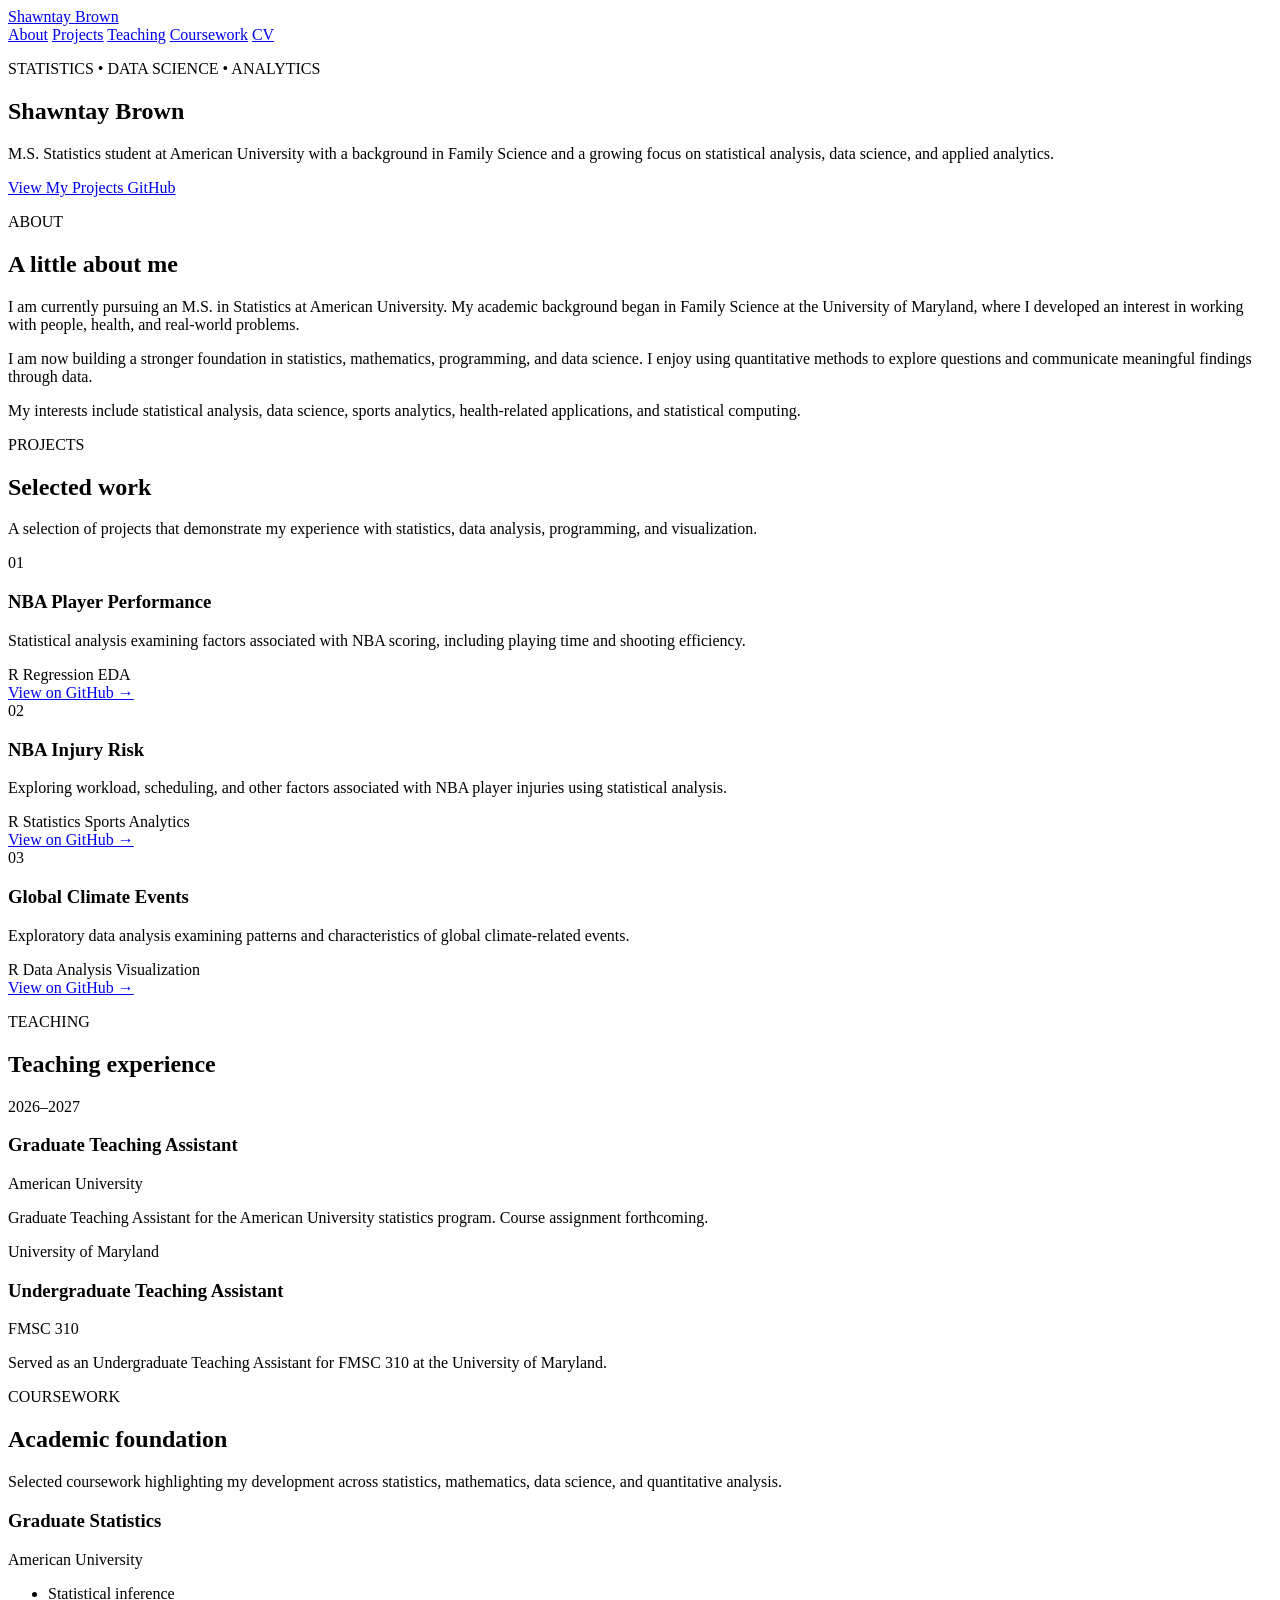
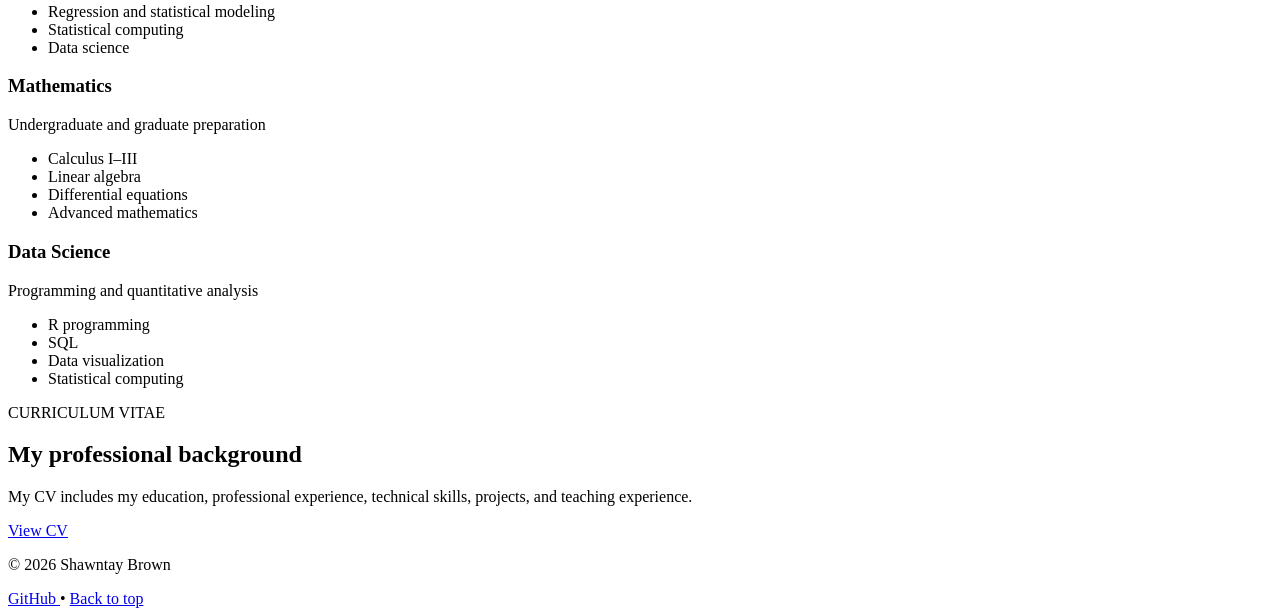
==== index.html @ 2a3eccc7 "Create index.html" ====
<!DOCTYPE html>
<html lang="en">
<head>
    <meta charset="UTF-8">
    <meta name="viewport" content="width=device-width, initial-scale=1.0">

    <meta name="description"
          content="Shawntay Brown - Statistics, data science, analytics, and professional portfolio.">

    <title>Shawntay Brown | Statistics & Data Science</title>

    <link rel="stylesheet" href="style.css">
</head>

<body>

    <!-- Navigation -->
    <header class="site-header">
        <div class="nav-container">

            <a href="index.html" class="site-name">
                Shawntay Brown
            </a>

            <nav class="navigation">
                <a href="#about">About</a>
                <a href="#projects">Projects</a>
                <a href="#teaching">Teaching</a>
                <a href="#coursework">Coursework</a>
                <a href="#cv">CV</a>
            </nav>

        </div>
    </header>


    <main>

        <!-- Hero -->
        <section class="hero">

            <div class="hero-content">

                <p class="eyebrow">
                    STATISTICS • DATA SCIENCE • ANALYTICS
                </p>

                <h1>
                    Shawntay Brown
                </h1>

                <p class="hero-description">
                    M.S. Statistics student at American University with a
                    background in Family Science and a growing focus on
                    statistical analysis, data science, and applied analytics.
                </p>

                <div class="hero-buttons">

                    <a href="#projects" class="button button-primary">
                        View My Projects
                    </a>

                    <a href="https://github.com/shawnbrown2412"
                       class="button button-secondary"
                       target="_blank"
                       rel="noopener noreferrer">
                        GitHub
                    </a>

                </div>

            </div>

        </section>


        <!-- About -->
        <section id="about" class="section">

            <div class="section-heading">
                <p class="section-label">ABOUT</p>
                <h2>A little about me</h2>
            </div>

            <div class="about-content">

                <p>
                    I am currently pursuing an M.S. in Statistics at American
                    University. My academic background began in Family Science
                    at the University of Maryland, where I developed an interest
                    in working with people, health, and real-world problems.
                </p>

                <p>
                    I am now building a stronger foundation in statistics,
                    mathematics, programming, and data science. I enjoy using
                    quantitative methods to explore questions and communicate
                    meaningful findings through data.
                </p>

                <p>
                    My interests include statistical analysis, data science,
                    sports analytics, health-related applications, and
                    statistical computing.
                </p>

            </div>

        </section>


        <!-- Projects -->
        <section id="projects" class="section section-pink">

            <div class="section-heading">
                <p class="section-label">PROJECTS</p>
                <h2>Selected work</h2>

                <p class="section-intro">
                    A selection of projects that demonstrate my experience
                    with statistics, data analysis, programming, and
                    visualization.
                </p>
            </div>


            <div class="project-grid">

                <!-- Project 1 -->
                <article class="project-card">

                    <div class="project-number">
                        01
                    </div>

                    <h3>
                        NBA Player Performance
                    </h3>

                    <p>
                        Statistical analysis examining factors associated
                        with NBA scoring, including playing time and shooting
                        efficiency.
                    </p>

                    <div class="project-tags">
                        <span>R</span>
                        <span>Regression</span>
                        <span>EDA</span>
                    </div>

                    <a href="https://github.com/shawnbrown2412"
                       target="_blank"
                       rel="noopener noreferrer"
                       class="project-link">
                        View on GitHub →
                    </a>

                </article>


                <!-- Project 2 -->
                <article class="project-card">

                    <div class="project-number">
                        02
                    </div>

                    <h3>
                        NBA Injury Risk
                    </h3>

                    <p>
                        Exploring workload, scheduling, and other factors
                        associated with NBA player injuries using statistical
                        analysis.
                    </p>

                    <div class="project-tags">
                        <span>R</span>
                        <span>Statistics</span>
                        <span>Sports Analytics</span>
                    </div>

                    <a href="https://github.com/shawnbrown2412"
                       target="_blank"
                       rel="noopener noreferrer"
                       class="project-link">
                        View on GitHub →
                    </a>

                </article>


                <!-- Project 3 -->
                <article class="project-card">

                    <div class="project-number">
                        03
                    </div>

                    <h3>
                        Global Climate Events
                    </h3>

                    <p>
                        Exploratory data analysis examining patterns and
                        characteristics of global climate-related events.
                    </p>

                    <div class="project-tags">
                        <span>R</span>
                        <span>Data Analysis</span>
                        <span>Visualization</span>
                    </div>

                    <a href="https://github.com/shawnbrown2412"
                       target="_blank"
                       rel="noopener noreferrer"
                       class="project-link">
                        View on GitHub →
                    </a>

                </article>

            </div>

        </section>


        <!-- Teaching -->
        <section id="teaching" class="section">

            <div class="section-heading">
                <p class="section-label">TEACHING</p>
                <h2>Teaching experience</h2>
            </div>


            <div class="experience-grid">

                <div class="experience-card">

                    <p class="experience-date">
                        2026–2027
                    </p>

                    <h3>
                        Graduate Teaching Assistant
                    </h3>

                    <p class="institution">
                        American University
                    </p>

                    <p>
                        Graduate Teaching Assistant for the American
                        University statistics program. Course assignment
                        forthcoming.
                    </p>

                </div>


                <div class="experience-card">

                    <p class="experience-date">
                        University of Maryland
                    </p>

                    <h3>
                        Undergraduate Teaching Assistant
                    </h3>

                    <p class="institution">
                        FMSC 310
                    </p>

                    <p>
                        Served as an Undergraduate Teaching Assistant for
                        FMSC 310 at the University of Maryland.
                    </p>

                </div>

            </div>

        </section>


        <!-- Coursework -->
        <section id="coursework" class="section section-pink">

            <div class="section-heading">
                <p class="section-label">COURSEWORK</p>
                <h2>Academic foundation</h2>

                <p class="section-intro">
                    Selected coursework highlighting my development across
                    statistics, mathematics, data science, and quantitative
                    analysis.
                </p>
            </div>


            <div class="coursework-grid">

                <div class="coursework-card">

                    <h3>
                        Graduate Statistics
                    </h3>

                    <p>
                        American University
                    </p>

                    <ul>
                        <li>Statistical inference</li>
                        <li>Regression and statistical modeling</li>
                        <li>Statistical computing</li>
                        <li>Data science</li>
                    </ul>

                </div>


                <div class="coursework-card">

                    <h3>
                        Mathematics
                    </h3>

                    <p>
                        Undergraduate and graduate preparation
                    </p>

                    <ul>
                        <li>Calculus I–III</li>
                        <li>Linear algebra</li>
                        <li>Differential equations</li>
                        <li>Advanced mathematics</li>
                    </ul>

                </div>


                <div class="coursework-card">

                    <h3>
                        Data Science
                    </h3>

                    <p>
                        Programming and quantitative analysis
                    </p>

                    <ul>
                        <li>R programming</li>
                        <li>SQL</li>
                        <li>Data visualization</li>
                        <li>Statistical computing</li>
                    </ul>

                </div>

            </div>

        </section>


        <!-- CV -->
        <section id="cv" class="section cv-section">

            <div class="cv-content">

                <div>
                    <p class="section-label">CURRICULUM VITAE</p>

                    <h2>
                        My professional background
                    </h2>

                    <p>
                        My CV includes my education, professional experience,
                        technical skills, projects, and teaching experience.
                    </p>
                </div>

                <div>
                    <a href="#" class="button button-primary">
                        View CV
                    </a>
                </div>

            </div>

        </section>

    </main>


    <!-- Footer -->
    <footer class="site-footer">

        <p>
            © 2026 Shawntay Brown
        </p>

        <div class="footer-links">

            <a href="https://github.com/shawnbrown2412"
               target="_blank"
               rel="noopener noreferrer">
                GitHub
            </a>

            <span>•</span>

            <a href="#about">
                Back to top
            </a>

        </div>

    </footer>

</body>
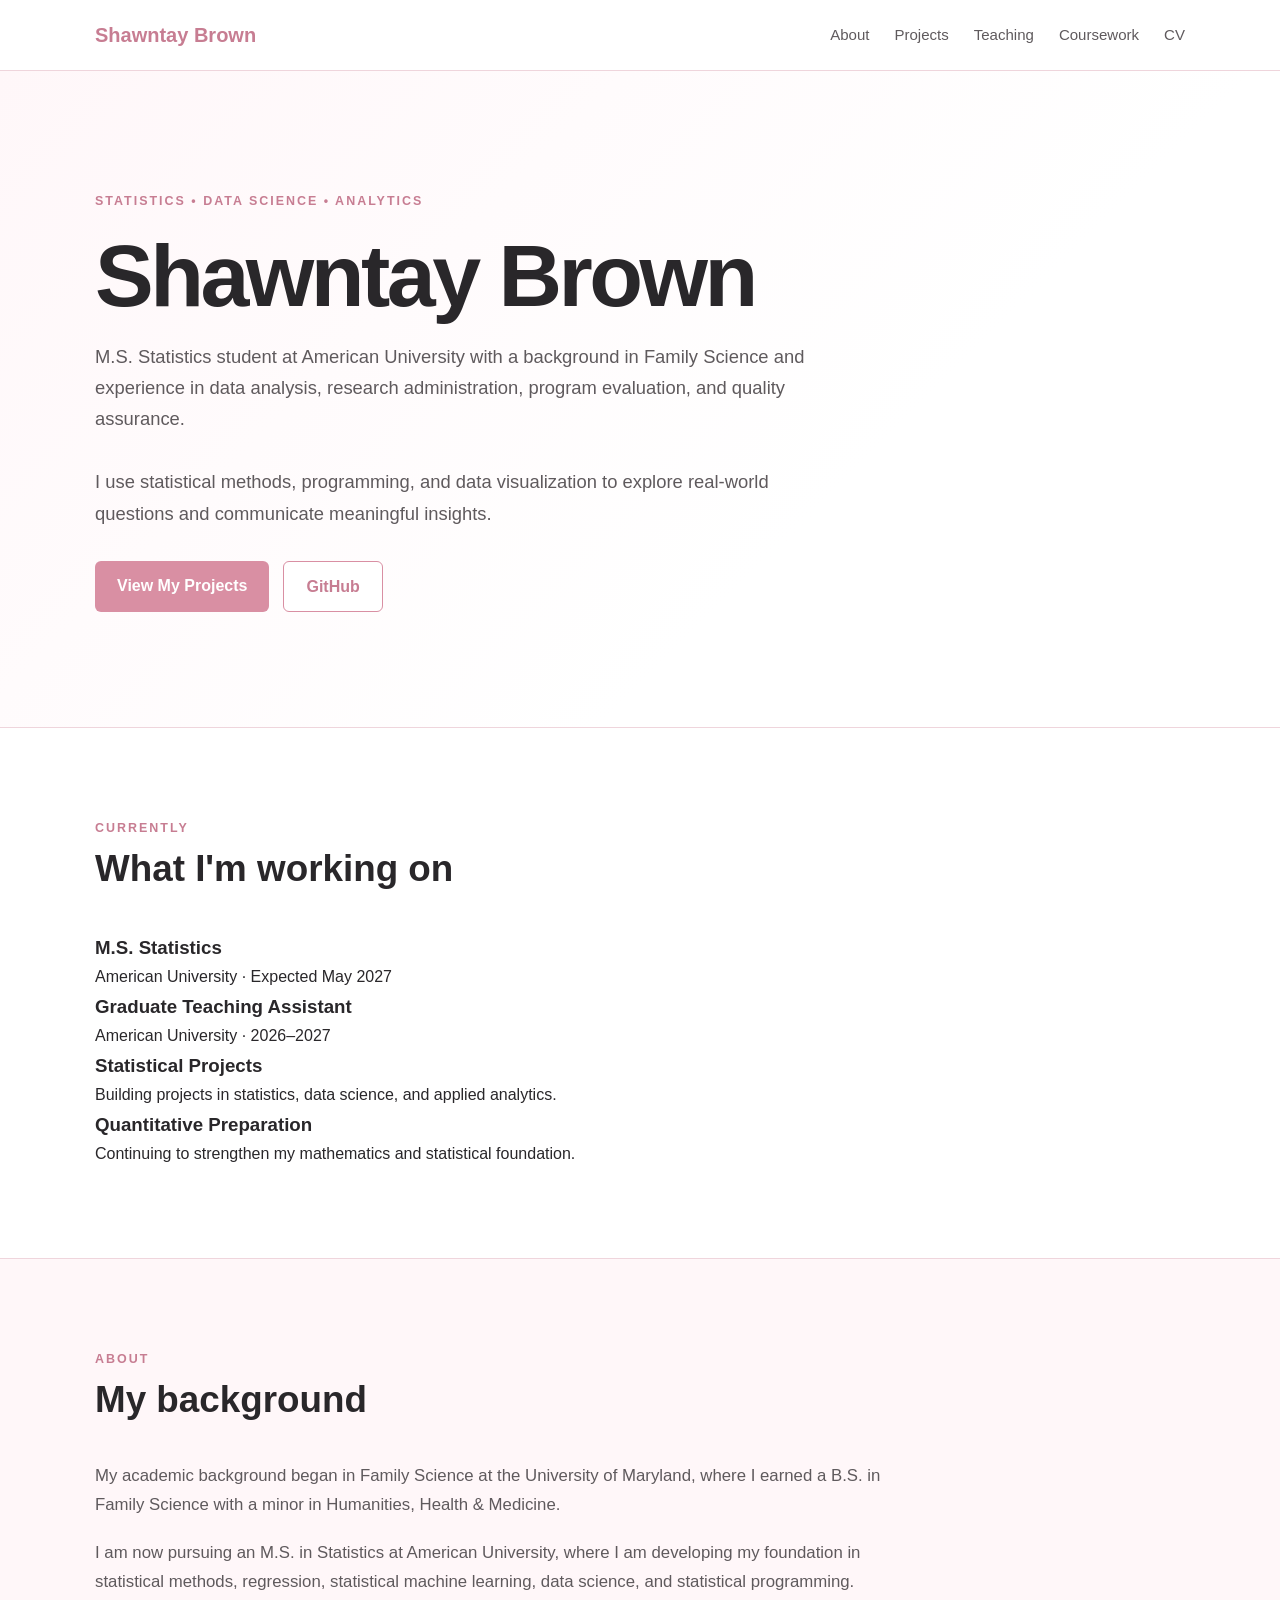
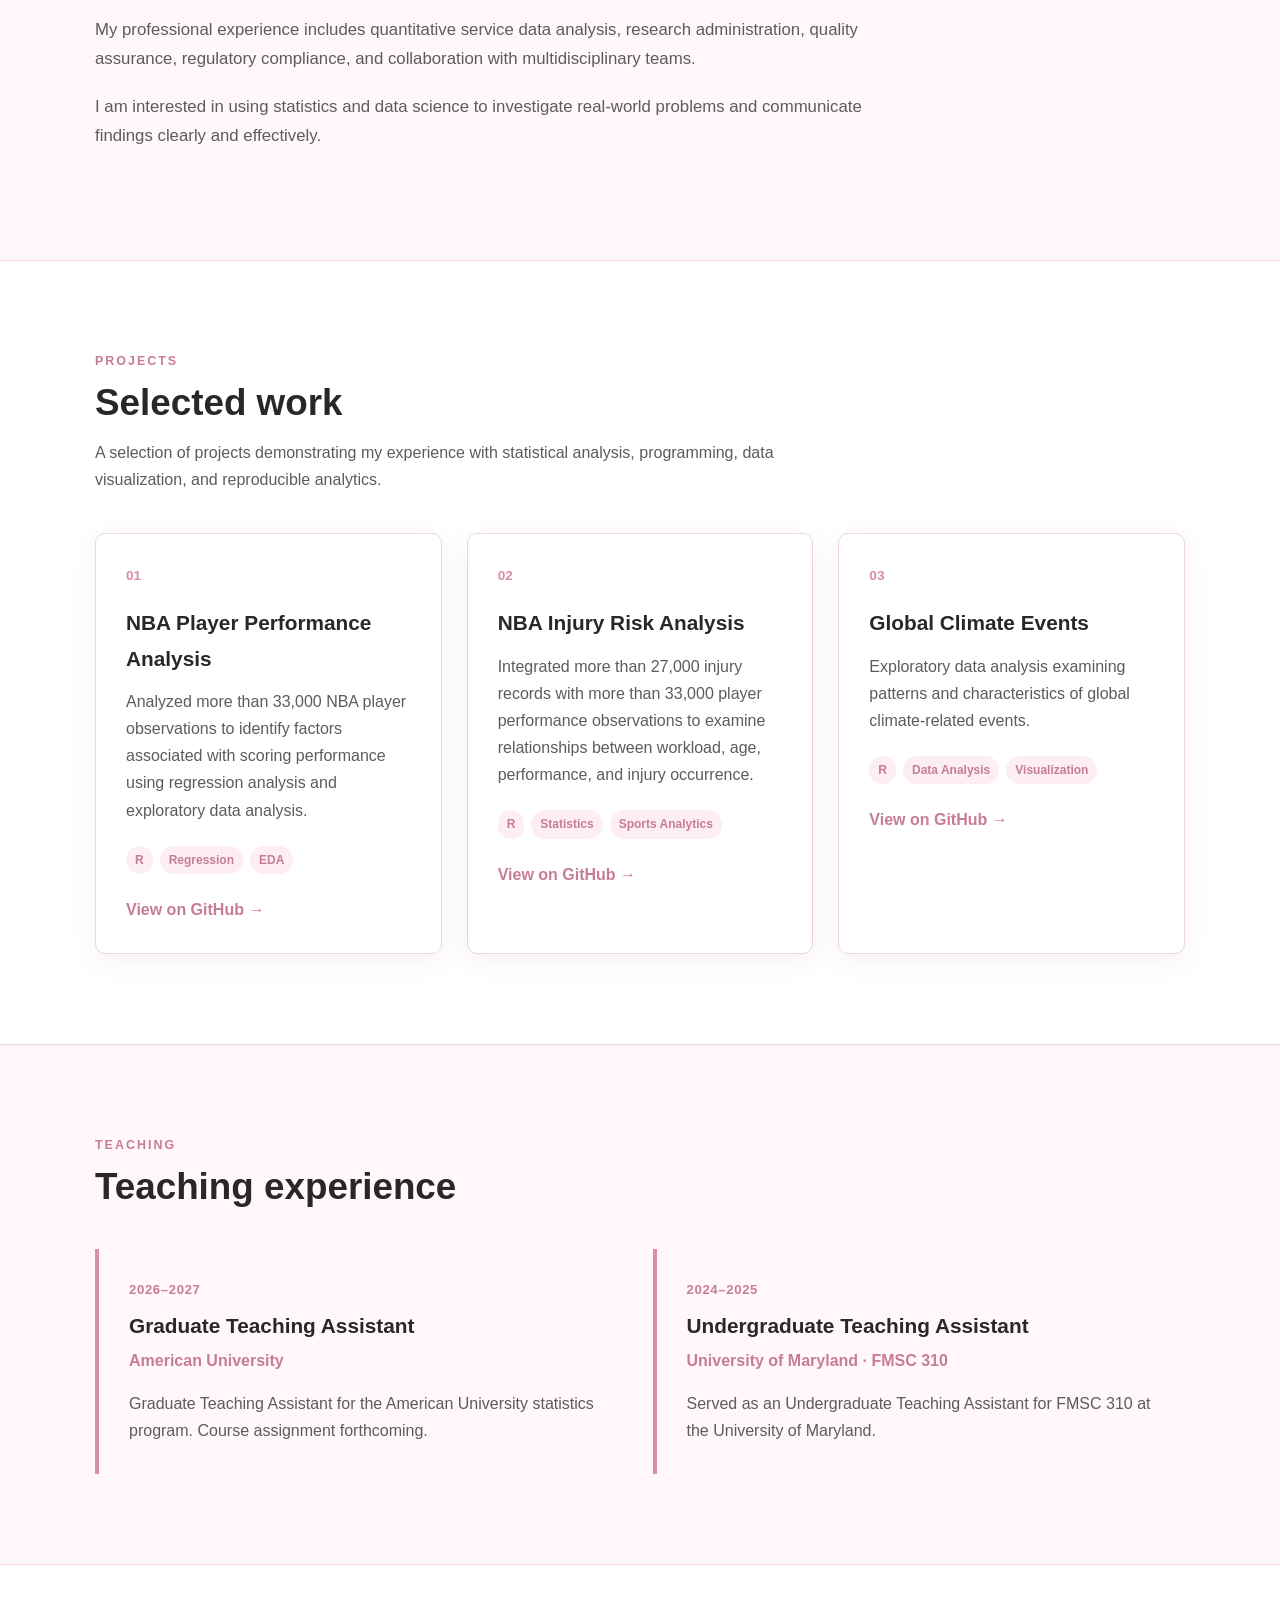
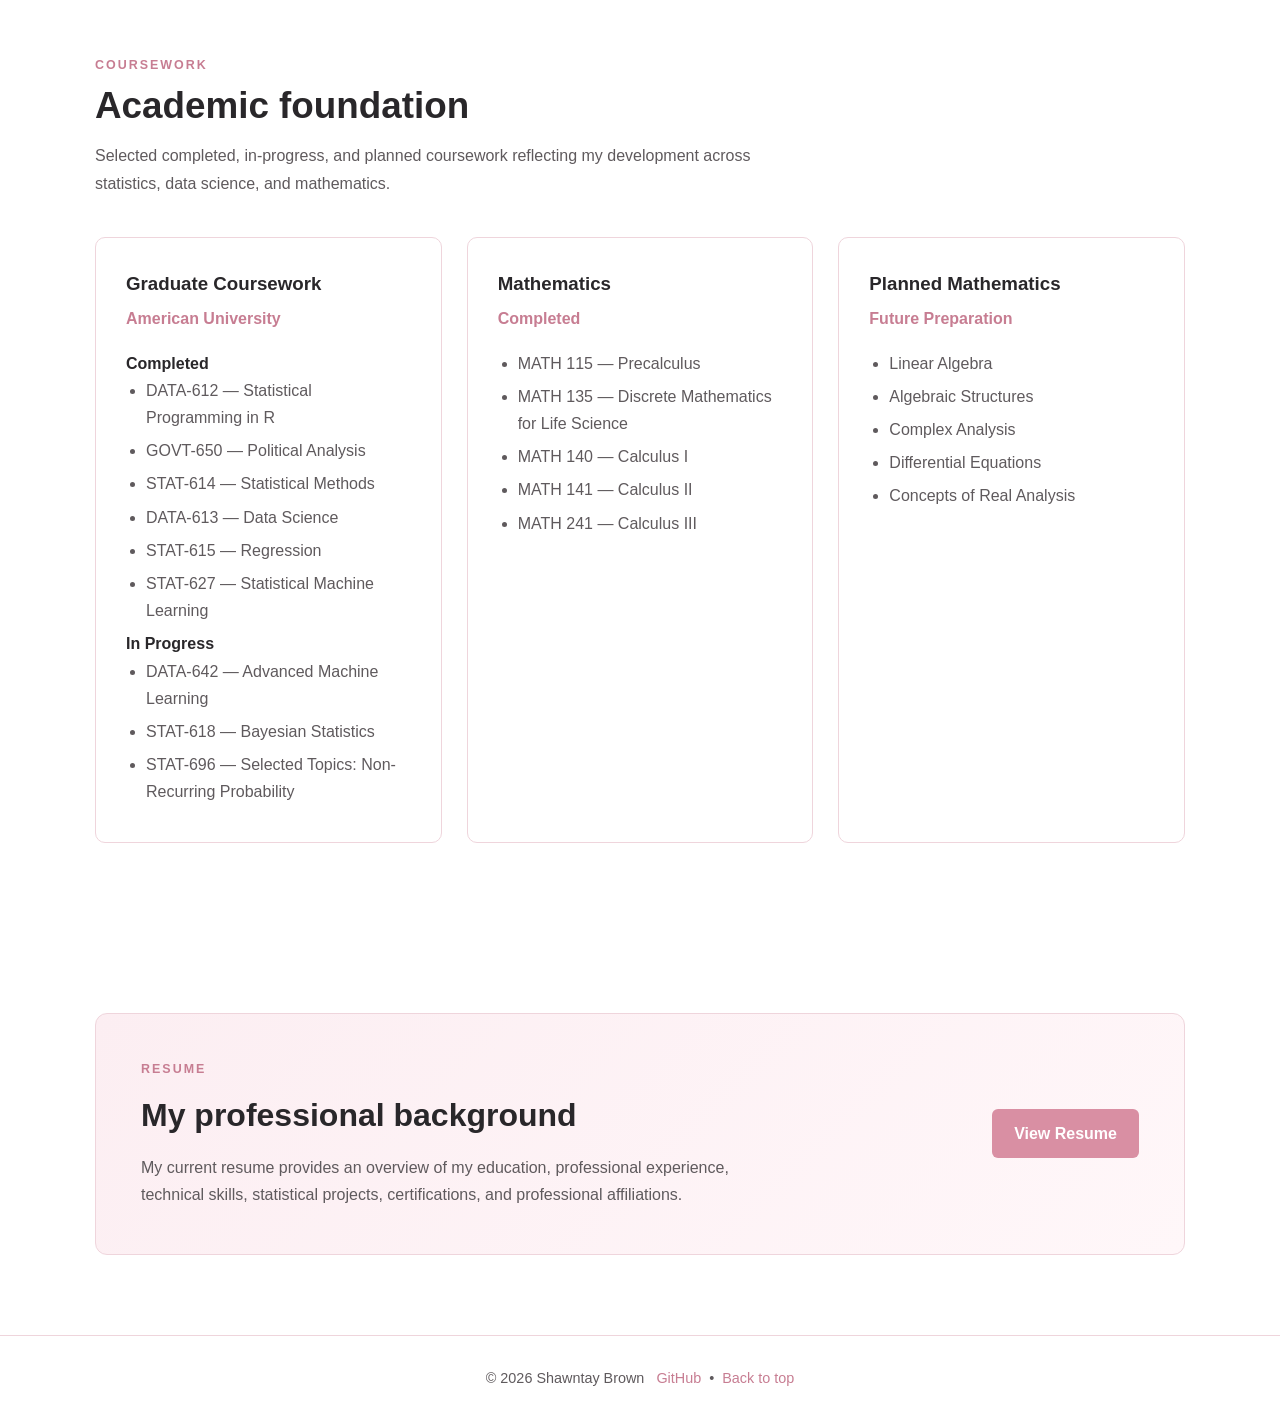
==== commit 91e3bd78: "Update index.html" ====
--- a/index.html
+++ b/index.html
@@ -51,8 +51,15 @@
 
                 <p class="hero-description">
                     M.S. Statistics student at American University with a
-                    background in Family Science and a growing focus on
-                    statistical analysis, data science, and applied analytics.
+                    background in Family Science and experience in data
+                    analysis, research administration, program evaluation,
+                    and quality assurance.
+                </p>
+
+                <p class="hero-description">
+                    I use statistical methods, programming, and data
+                    visualization to explore real-world questions and
+                    communicate meaningful insights.
                 </p>
 
                 <div class="hero-buttons">
@@ -75,34 +82,85 @@
         </section>
 
 
+        <!-- Currently -->
+        <section class="section current-section">
+
+            <div class="section-heading">
+                <p class="section-label">CURRENTLY</p>
+                <h2>What I'm working on</h2>
+            </div>
+
+            <div class="current-grid">
+
+                <div class="current-card">
+                    <h3>M.S. Statistics</h3>
+                    <p>
+                        American University · Expected May 2027
+                    </p>
+                </div>
+
+                <div class="current-card">
+                    <h3>Graduate Teaching Assistant</h3>
+                    <p>
+                        American University · 2026–2027
+                    </p>
+                </div>
+
+                <div class="current-card">
+                    <h3>Statistical Projects</h3>
+                    <p>
+                        Building projects in statistics, data science,
+                        and applied analytics.
+                    </p>
+                </div>
+
+                <div class="current-card">
+                    <h3>Quantitative Preparation</h3>
+                    <p>
+                        Continuing to strengthen my mathematics and
+                        statistical foundation.
+                    </p>
+                </div>
+
+            </div>
+
+        </section>
+
+
         <!-- About -->
-        <section id="about" class="section">
+        <section id="about" class="section section-pink">
 
             <div class="section-heading">
                 <p class="section-label">ABOUT</p>
-                <h2>A little about me</h2>
+                <h2>My background</h2>
             </div>
 
             <div class="about-content">
 
                 <p>
-                    I am currently pursuing an M.S. in Statistics at American
-                    University. My academic background began in Family Science
-                    at the University of Maryland, where I developed an interest
-                    in working with people, health, and real-world problems.
+                    My academic background began in Family Science at the
+                    University of Maryland, where I earned a B.S. in Family
+                    Science with a minor in Humanities, Health & Medicine.
                 </p>
 
                 <p>
-                    I am now building a stronger foundation in statistics,
-                    mathematics, programming, and data science. I enjoy using
-                    quantitative methods to explore questions and communicate
-                    meaningful findings through data.
+                    I am now pursuing an M.S. in Statistics at American
+                    University, where I am developing my foundation in
+                    statistical methods, regression, statistical machine
+                    learning, data science, and statistical programming.
                 </p>
 
                 <p>
-                    My interests include statistical analysis, data science,
-                    sports analytics, health-related applications, and
-                    statistical computing.
+                    My professional experience includes quantitative service
+                    data analysis, research administration, quality assurance,
+                    regulatory compliance, and collaboration with
+                    multidisciplinary teams.
+                </p>
+
+                <p>
+                    I am interested in using statistics and data science to
+                    investigate real-world problems and communicate findings
+                    clearly and effectively.
                 </p>
 
             </div>
@@ -111,16 +169,16 @@
 
 
         <!-- Projects -->
-        <section id="projects" class="section section-pink">
+        <section id="projects" class="section">
 
             <div class="section-heading">
                 <p class="section-label">PROJECTS</p>
                 <h2>Selected work</h2>
 
                 <p class="section-intro">
-                    A selection of projects that demonstrate my experience
-                    with statistics, data analysis, programming, and
-                    visualization.
+                    A selection of projects demonstrating my experience with
+                    statistical analysis, programming, data visualization,
+                    and reproducible analytics.
                 </p>
             </div>
 
@@ -135,13 +193,14 @@
                     </div>
 
                     <h3>
-                        NBA Player Performance
-                    </h3>
-
-                    <p>
-                        Statistical analysis examining factors associated
-                        with NBA scoring, including playing time and shooting
-                        efficiency.
+                        NBA Player Performance Analysis
+                    </h3>
+
+                    <p>
+                        Analyzed more than 33,000 NBA player observations to
+                        identify factors associated with scoring performance
+                        using regression analysis and exploratory data
+                        analysis.
                     </p>
 
                     <div class="project-tags">
@@ -168,13 +227,14 @@
                     </div>
 
                     <h3>
-                        NBA Injury Risk
-                    </h3>
-
-                    <p>
-                        Exploring workload, scheduling, and other factors
-                        associated with NBA player injuries using statistical
-                        analysis.
+                        NBA Injury Risk Analysis
+                    </h3>
+
+                    <p>
+                        Integrated more than 27,000 injury records with
+                        more than 33,000 player performance observations to
+                        examine relationships between workload, age,
+                        performance, and injury occurrence.
                     </p>
 
                     <div class="project-tags">
@@ -230,7 +290,7 @@
 
 
         <!-- Teaching -->
-        <section id="teaching" class="section">
+        <section id="teaching" class="section section-pink">
 
             <div class="section-heading">
                 <p class="section-label">TEACHING</p>
@@ -240,6 +300,7 @@
 
             <div class="experience-grid">
 
+                <!-- American University -->
                 <div class="experience-card">
 
                     <p class="experience-date">
@@ -263,10 +324,11 @@
                 </div>
 
 
+                <!-- University of Maryland -->
                 <div class="experience-card">
 
                     <p class="experience-date">
-                        University of Maryland
+                        2024–2025
                     </p>
 
                     <h3>
@@ -274,7 +336,7 @@
                     </h3>
 
                     <p class="institution">
-                        FMSC 310
+                        University of Maryland · FMSC 310
                     </p>
 
                     <p>
@@ -290,42 +352,89 @@
 
 
         <!-- Coursework -->
-        <section id="coursework" class="section section-pink">
+        <section id="coursework" class="section">
 
             <div class="section-heading">
                 <p class="section-label">COURSEWORK</p>
-                <h2>Academic foundation</h2>
+
+                <h2>
+                    Academic foundation
+                </h2>
 
                 <p class="section-intro">
-                    Selected coursework highlighting my development across
-                    statistics, mathematics, data science, and quantitative
-                    analysis.
+                    Selected completed, in-progress, and planned coursework
+                    reflecting my development across statistics, data
+                    science, and mathematics.
                 </p>
             </div>
 
 
             <div class="coursework-grid">
 
+                <!-- Graduate Coursework -->
                 <div class="coursework-card">
 
                     <h3>
-                        Graduate Statistics
+                        Graduate Coursework
                     </h3>
 
                     <p>
                         American University
                     </p>
 
+                    <h4>
+                        Completed
+                    </h4>
+
                     <ul>
-                        <li>Statistical inference</li>
-                        <li>Regression and statistical modeling</li>
-                        <li>Statistical computing</li>
-                        <li>Data science</li>
+                        <li>
+                            DATA-612 — Statistical Programming in R
+                        </li>
+
+                        <li>
+                            GOVT-650 — Political Analysis
+                        </li>
+
+                        <li>
+                            STAT-614 — Statistical Methods
+                        </li>
+
+                        <li>
+                            DATA-613 — Data Science
+                        </li>
+
+                        <li>
+                            STAT-615 — Regression
+                        </li>
+
+                        <li>
+                            STAT-627 — Statistical Machine Learning
+                        </li>
                     </ul>
 
-                </div>
-
-
+                    <h4 class="course-status">
+                        In Progress
+                    </h4>
+
+                    <ul>
+                        <li>
+                            DATA-642 — Advanced Machine Learning
+                        </li>
+
+                        <li>
+                            STAT-618 — Bayesian Statistics
+                        </li>
+
+                        <li>
+                            STAT-696 — Selected Topics: Non-Recurring
+                            Probability
+                        </li>
+                    </ul>
+
+                </div>
+
+
+                <!-- Completed Mathematics -->
                 <div class="coursework-card">
 
                     <h3>
@@ -333,34 +442,65 @@
                     </h3>
 
                     <p>
-                        Undergraduate and graduate preparation
+                        Completed
                     </p>
 
                     <ul>
-                        <li>Calculus I–III</li>
-                        <li>Linear algebra</li>
-                        <li>Differential equations</li>
-                        <li>Advanced mathematics</li>
+                        <li>
+                            MATH 115 — Precalculus
+                        </li>
+
+                        <li>
+                            MATH 135 — Discrete Mathematics for Life Science
+                        </li>
+
+                        <li>
+                            MATH 140 — Calculus I
+                        </li>
+
+                        <li>
+                            MATH 141 — Calculus II
+                        </li>
+
+                        <li>
+                            MATH 241 — Calculus III
+                        </li>
                     </ul>
 
                 </div>
 
 
+                <!-- Planned Mathematics -->
                 <div class="coursework-card">
 
                     <h3>
-                        Data Science
-                    </h3>
-
-                    <p>
-                        Programming and quantitative analysis
+                        Planned Mathematics
+                    </h3>
+
+                    <p>
+                        Future Preparation
                     </p>
 
                     <ul>
-                        <li>R programming</li>
-                        <li>SQL</li>
-                        <li>Data visualization</li>
-                        <li>Statistical computing</li>
+                        <li>
+                            Linear Algebra
+                        </li>
+
+                        <li>
+                            Algebraic Structures
+                        </li>
+
+                        <li>
+                            Complex Analysis
+                        </li>
+
+                        <li>
+                            Differential Equations
+                        </li>
+
+                        <li>
+                            Concepts of Real Analysis
+                        </li>
                     </ul>
 
                 </div>
@@ -376,22 +516,31 @@
             <div class="cv-content">
 
                 <div>
-                    <p class="section-label">CURRICULUM VITAE</p>
+
+                    <p class="section-label">
+                        RESUME
+                    </p>
 
                     <h2>
                         My professional background
                     </h2>
 
                     <p>
-                        My CV includes my education, professional experience,
-                        technical skills, projects, and teaching experience.
-                    </p>
+                        My current resume provides an overview of my
+                        education, professional experience, technical
+                        skills, statistical projects, certifications,
+                        and professional affiliations.
+                    </p>
+
                 </div>
 
                 <div>
-                    <a href="#" class="button button-primary">
-                        View CV
+
+                    <a href="#"
+                       class="button button-primary">
+                        View Resume
                     </a>
+
                 </div>
 
             </div>
@@ -427,3 +576,9 @@
     </footer>
 
 </body>
+</html>
+
+                   
+
+                   
+                      
--- a/style.css
+++ b/style.css
@@ -0,0 +1,589 @@
+/* =========================================
+   SHAWNTAY BROWN
+   Personal Portfolio
+   Baby Pink Theme
+   ========================================= */
+
+
+/* ---------- Color Palette ---------- */
+
+:root {
+    --pink-dark: #c77d92;
+    --pink-main: #d98fa3;
+    --pink-light: #fceef2;
+    --pink-soft: #fff7f9;
+    --pink-border: #efd5dc;
+
+    --text-dark: #29272a;
+    --text-medium: #5f5a5d;
+    --white: #ffffff;
+
+    --shadow: 0 8px 25px rgba(190, 120, 140, 0.10);
+}
+
+
+/* ---------- General ---------- */
+
+* {
+    box-sizing: border-box;
+    margin: 0;
+    padding: 0;
+}
+
+html {
+    scroll-behavior: smooth;
+}
+
+body {
+    font-family:
+        -apple-system,
+        BlinkMacSystemFont,
+        "Segoe UI",
+        Roboto,
+        Helvetica,
+        Arial,
+        sans-serif;
+
+    color: var(--text-dark);
+    background: var(--white);
+    line-height: 1.7;
+}
+
+a {
+    color: inherit;
+}
+
+
+/* ---------- Navigation ---------- */
+
+.site-header {
+    position: sticky;
+    top: 0;
+    z-index: 1000;
+
+    background: rgba(255, 255, 255, 0.96);
+    border-bottom: 1px solid var(--pink-border);
+
+    backdrop-filter: blur(8px);
+}
+
+.nav-container {
+    max-width: 1150px;
+    margin: 0 auto;
+
+    padding: 18px 30px;
+
+    display: flex;
+    align-items: center;
+    justify-content: space-between;
+}
+
+.site-name {
+    text-decoration: none;
+
+    font-size: 1.25rem;
+    font-weight: 700;
+
+    color: var(--pink-dark);
+}
+
+.navigation {
+    display: flex;
+    gap: 25px;
+}
+
+.navigation a {
+    text-decoration: none;
+
+    color: var(--text-medium);
+
+    font-size: 0.94rem;
+    font-weight: 500;
+
+    transition: color 0.2s ease;
+}
+
+.navigation a:hover {
+    color: var(--pink-dark);
+}
+
+
+/* ---------- Hero ---------- */
+
+.hero {
+    background:
+        linear-gradient(
+            135deg,
+            var(--pink-soft) 0%,
+            #ffffff 65%
+        );
+
+    border-bottom: 1px solid var(--pink-border);
+}
+
+.hero-content {
+    max-width: 1150px;
+    margin: 0 auto;
+
+    padding: 120px 30px 115px;
+}
+
+.eyebrow,
+.section-label {
+    color: var(--pink-dark);
+
+    font-size: 0.78rem;
+    font-weight: 700;
+
+    letter-spacing: 0.16em;
+}
+
+.eyebrow {
+    margin-bottom: 18px;
+}
+
+.hero h1 {
+    font-size: clamp(3rem, 7vw, 5.5rem);
+    line-height: 1.05;
+
+    margin-bottom: 18px;
+
+    letter-spacing: -0.04em;
+}
+
+.hero-description {
+    max-width: 720px;
+
+    color: var(--text-medium);
+
+    font-size: 1.15rem;
+
+    margin-bottom: 32px;
+}
+
+
+/* ---------- Buttons ---------- */
+
+.hero-buttons {
+    display: flex;
+    gap: 14px;
+    flex-wrap: wrap;
+}
+
+.button {
+    display: inline-block;
+
+    padding: 11px 22px;
+
+    border-radius: 6px;
+
+    text-decoration: none;
+
+    font-weight: 600;
+
+    transition:
+        transform 0.2s ease,
+        box-shadow 0.2s ease,
+        background 0.2s ease;
+}
+
+.button:hover {
+    transform: translateY(-2px);
+    box-shadow: var(--shadow);
+}
+
+.button-primary {
+    color: var(--white);
+    background: var(--pink-main);
+}
+
+.button-primary:hover {
+    background: var(--pink-dark);
+}
+
+.button-secondary {
+    color: var(--pink-dark);
+
+    border: 1px solid var(--pink-main);
+
+    background: var(--white);
+}
+
+
+/* ---------- Sections ---------- */
+
+.section {
+    max-width: 1150px;
+
+    margin: 0 auto;
+
+    padding: 90px 30px;
+}
+
+.section-pink {
+    max-width: none;
+
+    padding-left: max(30px, calc((100vw - 1090px) / 2));
+    padding-right: max(30px, calc((100vw - 1090px) / 2));
+
+    background: var(--pink-soft);
+
+    border-top: 1px solid var(--pink-border);
+    border-bottom: 1px solid var(--pink-border);
+}
+
+.section-heading {
+    margin-bottom: 40px;
+}
+
+.section-heading h2 {
+    margin-top: 8px;
+    margin-bottom: 14px;
+
+    font-size: 2.3rem;
+    line-height: 1.2;
+}
+
+.section-intro {
+    max-width: 700px;
+
+    color: var(--text-medium);
+}
+
+
+/* ---------- About ---------- */
+
+.about-content {
+    max-width: 800px;
+}
+
+.about-content p {
+    margin-bottom: 20px;
+
+    color: var(--text-medium);
+
+    font-size: 1.05rem;
+}
+
+
+/* ---------- Projects ---------- */
+
+.project-grid {
+    display: grid;
+
+    grid-template-columns:
+        repeat(3, minmax(0, 1fr));
+
+    gap: 25px;
+}
+
+.project-card {
+    padding: 30px;
+
+    background: var(--white);
+
+    border: 1px solid var(--pink-border);
+    border-radius: 10px;
+
+    box-shadow: var(--shadow);
+
+    transition:
+        transform 0.2s ease,
+        box-shadow 0.2s ease;
+}
+
+.project-card:hover {
+    transform: translateY(-5px);
+
+    box-shadow:
+        0 14px 35px rgba(190, 120, 140, 0.15);
+}
+
+.project-number {
+    margin-bottom: 18px;
+
+    color: var(--pink-main);
+
+    font-size: 0.85rem;
+    font-weight: 700;
+}
+
+.project-card h3 {
+    margin-bottom: 12px;
+
+    font-size: 1.3rem;
+}
+
+.project-card p {
+    margin-bottom: 22px;
+
+    color: var(--text-medium);
+}
+
+.project-tags {
+    display: flex;
+
+    flex-wrap: wrap;
+
+    gap: 7px;
+
+    margin-bottom: 22px;
+}
+
+.project-tags span {
+    padding: 4px 9px;
+
+    border-radius: 20px;
+
+    background: var(--pink-light);
+
+    color: var(--pink-dark);
+
+    font-size: 0.75rem;
+    font-weight: 600;
+}
+
+.project-link {
+    color: var(--pink-dark);
+
+    font-weight: 600;
+
+    text-decoration: none;
+}
+
+.project-link:hover {
+    text-decoration: underline;
+}
+
+
+/* ---------- Teaching ---------- */
+
+.experience-grid {
+    display: grid;
+
+    grid-template-columns:
+        repeat(2, minmax(0, 1fr));
+
+    gap: 25px;
+}
+
+.experience-card {
+    padding: 30px;
+
+    border-left: 4px solid var(--pink-main);
+
+    background: var(--pink-soft);
+}
+
+.experience-date {
+    margin-bottom: 7px;
+
+    color: var(--pink-dark);
+
+    font-size: 0.82rem;
+    font-weight: 700;
+    letter-spacing: 0.05em;
+}
+
+.experience-card h3 {
+    margin-bottom: 4px;
+
+    font-size: 1.3rem;
+}
+
+.institution {
+    margin-bottom: 15px;
+
+    color: var(--pink-dark);
+
+    font-weight: 600;
+}
+
+.experience-card > p:last-child {
+    color: var(--text-medium);
+}
+
+
+/* ---------- Coursework ---------- */
+
+.coursework-grid {
+    display: grid;
+
+    grid-template-columns:
+        repeat(3, minmax(0, 1fr));
+
+    gap: 25px;
+}
+
+.coursework-card {
+    padding: 30px;
+
+    background: var(--white);
+
+    border: 1px solid var(--pink-border);
+    border-radius: 10px;
+}
+
+.coursework-card h3 {
+    margin-bottom: 5px;
+}
+
+.coursework-card > p {
+    margin-bottom: 18px;
+
+    color: var(--pink-dark);
+
+    font-weight: 600;
+}
+
+.coursework-card ul {
+    padding-left: 20px;
+
+    color: var(--text-medium);
+}
+
+.coursework-card li {
+    margin-bottom: 6px;
+}
+
+
+/* ---------- CV ---------- */
+
+.cv-section {
+    padding-top: 80px;
+    padding-bottom: 80px;
+}
+
+.cv-content {
+    display: flex;
+
+    align-items: center;
+    justify-content: space-between;
+
+    gap: 40px;
+
+    padding: 45px;
+
+    background:
+        linear-gradient(
+            135deg,
+            var(--pink-light),
+            var(--pink-soft)
+        );
+
+    border: 1px solid var(--pink-border);
+    border-radius: 12px;
+}
+
+.cv-content h2 {
+    margin: 8px 0 12px;
+
+    font-size: 2rem;
+}
+
+.cv-content p:not(.section-label) {
+    max-width: 650px;
+
+    color: var(--text-medium);
+}
+
+
+/* ---------- Footer ---------- */
+
+.site-footer {
+    padding: 30px;
+
+    display: flex;
+
+    align-items: center;
+    justify-content: center;
+
+    gap: 12px;
+
+    border-top: 1px solid var(--pink-border);
+
+    color: var(--text-medium);
+
+    font-size: 0.9rem;
+}
+
+.footer-links {
+    display: flex;
+    gap: 8px;
+}
+
+.footer-links a {
+    color: var(--pink-dark);
+
+    text-decoration: none;
+}
+
+.footer-links a:hover {
+    text-decoration: underline;
+}
+
+
+/* ---------- Mobile ---------- */
+
+@media (max-width: 850px) {
+
+    .nav-container {
+        flex-direction: column;
+
+        gap: 12px;
+    }
+
+    .navigation {
+        gap: 15px;
+
+        flex-wrap: wrap;
+        justify-content: center;
+    }
+
+    .hero-content {
+        padding-top: 80px;
+        padding-bottom: 80px;
+    }
+
+    .project-grid,
+    .coursework-grid {
+        grid-template-columns: 1fr;
+    }
+
+    .experience-grid {
+        grid-template-columns: 1fr;
+    }
+
+    .cv-content {
+        flex-direction: column;
+
+        align-items: flex-start;
+    }
+}
+
+
+@media (max-width: 500px) {
+
+    .navigation {
+        font-size: 0.88rem;
+    }
+
+    .hero h1 {
+        font-size: 3rem;
+    }
+
+    .hero-description {
+        font-size: 1rem;
+    }
+
+    .section,
+    .hero-content {
+        padding-left: 22px;
+        padding-right: 22px;
+    }
+
+    .section-pink {
+        padding-left: 22px;
+        padding-right: 22px;
+    }
+}
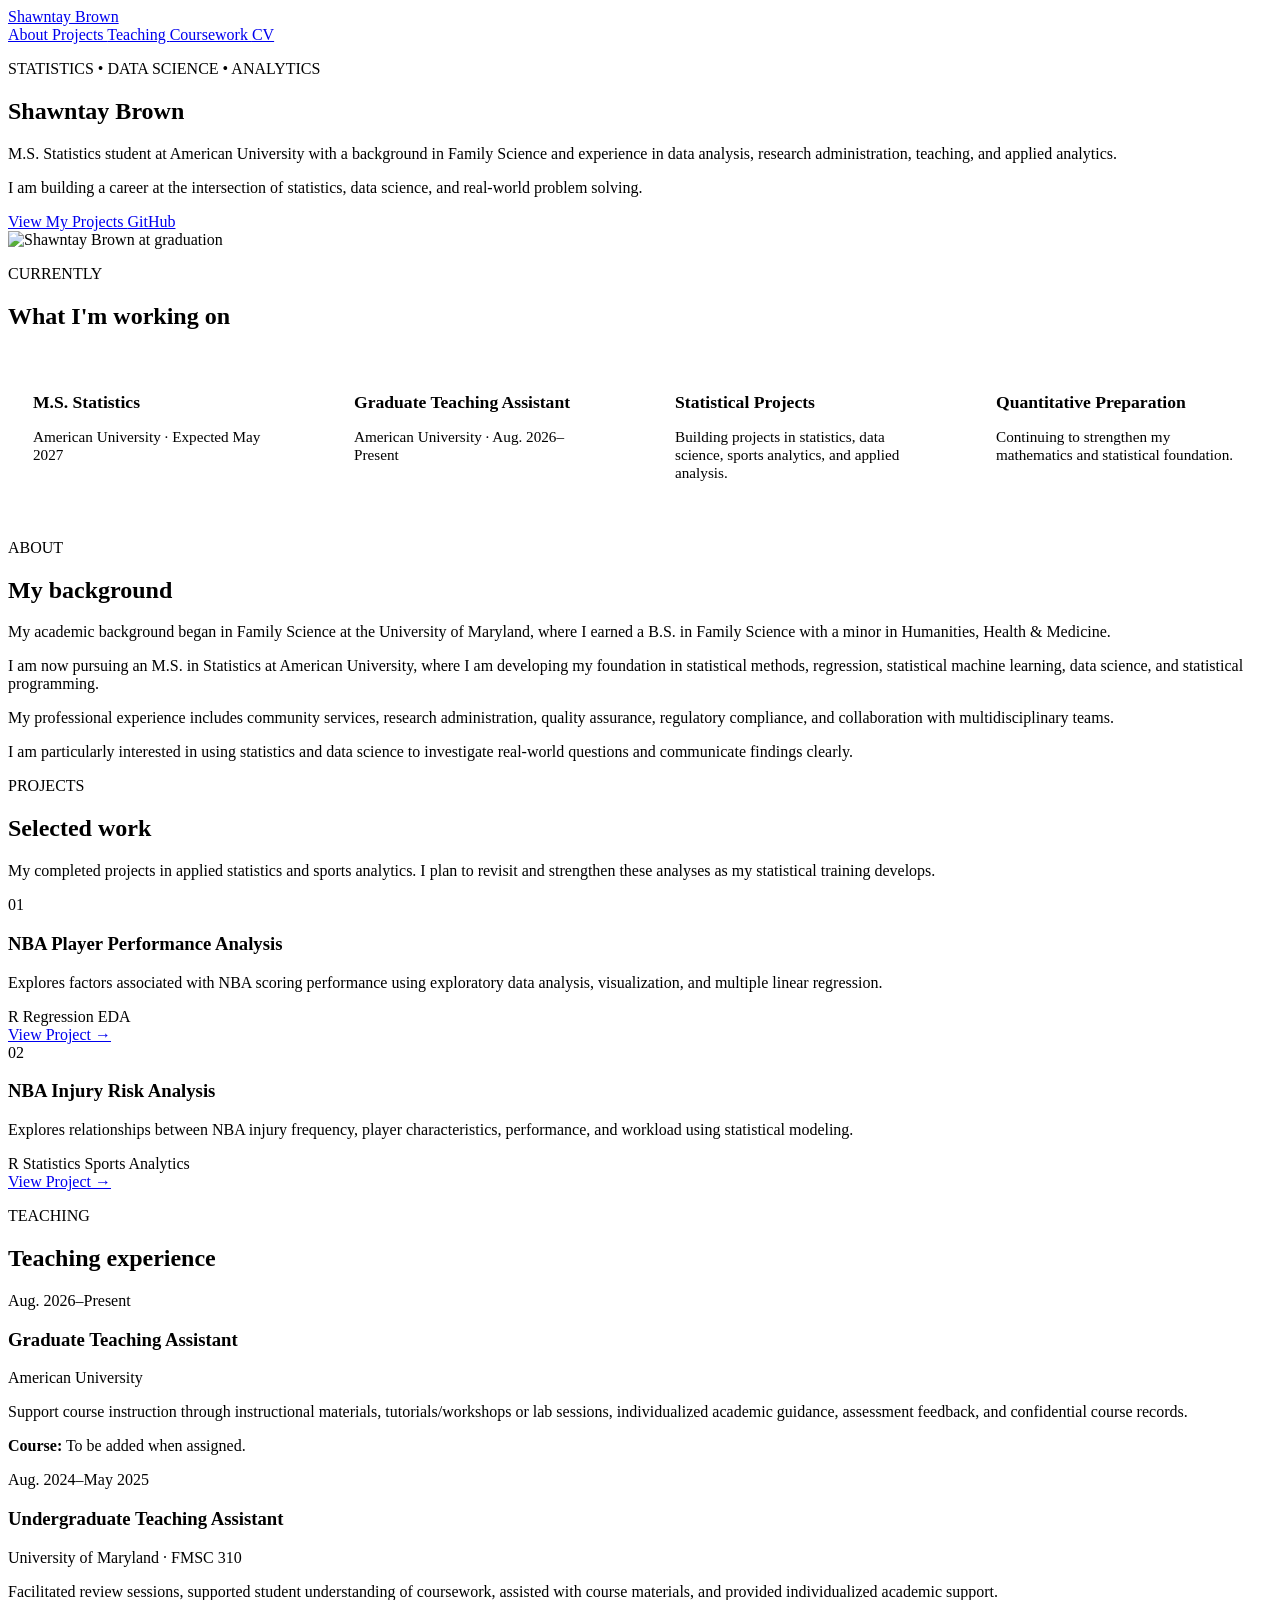
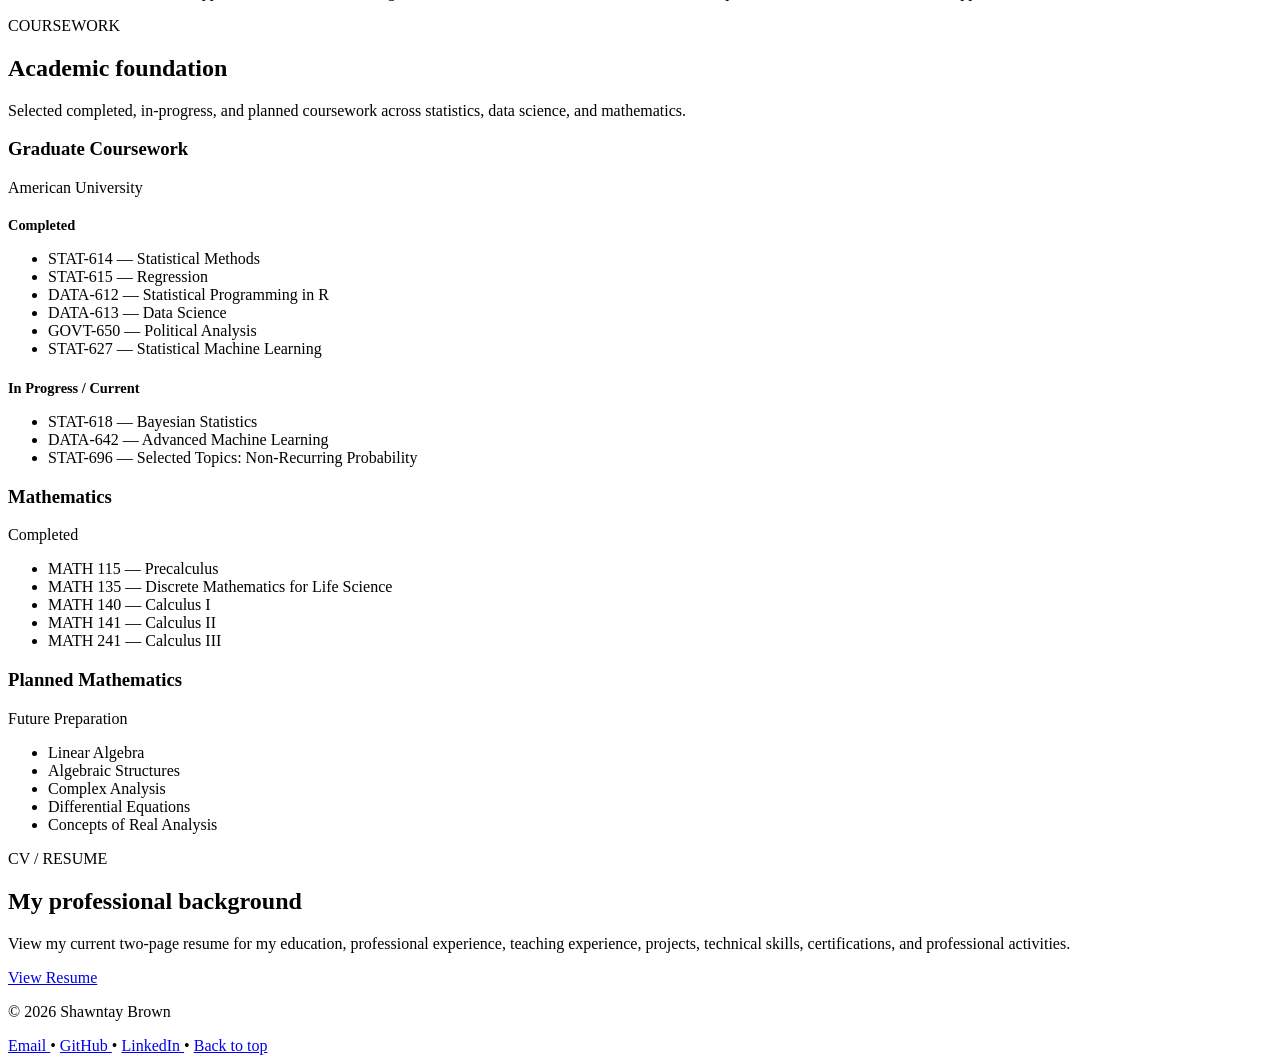
==== commit 8cddc3fc: "Update index.html" ====
--- a/index.html
+++ b/index.html
@@ -1,584 +1,863 @@
 <!DOCTYPE html>
 <html lang="en">
+
 <head>
     <meta charset="UTF-8">
-    <meta name="viewport" content="width=device-width, initial-scale=1.0">
+
+    <meta name="viewport"
+          content="width=device-width, initial-scale=1.0">
 
     <meta name="description"
-          content="Shawntay Brown - Statistics, data science, analytics, and professional portfolio.">
+          content="Shawntay Brown — Statistics, data science, analytics, and professional portfolio.">
 
     <title>Shawntay Brown | Statistics & Data Science</title>
 
     <link rel="stylesheet" href="style.css">
 </head>
 
+
 <body>
 
-    <!-- Navigation -->
-    <header class="site-header">
-        <div class="nav-container">
-
-            <a href="index.html" class="site-name">
+
+<header class="site-header">
+
+    <div class="nav-container">
+
+        <a href="#home" class="site-name">
+            Shawntay Brown
+        </a>
+
+
+        <nav class="navigation" aria-label="Main navigation">
+
+            <a href="#about">
+                About
+            </a>
+
+            <a href="#projects">
+                Projects
+            </a>
+
+            <a href="#teaching">
+                Teaching
+            </a>
+
+            <a href="#coursework">
+                Coursework
+            </a>
+
+            <a href="#cv">
+                CV
+            </a>
+
+        </nav>
+
+    </div>
+
+</header>
+
+
+
+<main>
+
+
+<!-- =========================
+     HOME
+========================= -->
+
+<section id="home" class="hero">
+
+    <div class="hero-content">
+
+
+        <div class="hero-text">
+
+            <p class="eyebrow">
+                STATISTICS • DATA SCIENCE • ANALYTICS
+            </p>
+
+
+            <h1>
                 Shawntay Brown
+            </h1>
+
+
+            <p class="hero-description">
+
+                M.S. Statistics student at American University
+                with a background in Family Science and experience
+                in data analysis, research administration,
+                teaching, and applied analytics.
+
+            </p>
+
+
+            <p class="hero-description">
+
+                I am building a career at the intersection of
+                statistics, data science, and real-world
+                problem solving.
+
+            </p>
+
+
+            <div class="hero-buttons">
+
+                <a href="#projects"
+                   class="button button-primary">
+
+                    View My Projects
+
+                </a>
+
+
+                <a href="https://github.com/shawnbrown2412"
+                   class="button button-secondary"
+                   target="_blank"
+                   rel="noopener noreferrer">
+
+                    GitHub
+
+                </a>
+
+            </div>
+
+        </div>
+
+
+
+        <div class="hero-photo">
+
+            <img src="profile.jpg"
+                 alt="Shawntay Brown at graduation">
+
+        </div>
+
+
+    </div>
+
+</section>
+
+
+
+<!-- =========================
+     CURRENTLY
+========================= -->
+
+<section class="section">
+
+    <div class="section-heading">
+
+        <p class="section-label">
+            CURRENTLY
+        </p>
+
+
+        <h2>
+            What I'm working on
+        </h2>
+
+    </div>
+
+
+    <div class="current-grid">
+
+
+        <div class="current-card">
+
+            <h3>
+                M.S. Statistics
+            </h3>
+
+            <p>
+                American University · Expected May 2027
+            </p>
+
+        </div>
+
+
+
+        <div class="current-card">
+
+            <h3>
+                Graduate Teaching Assistant
+            </h3>
+
+            <p>
+                American University · Aug. 2026–Present
+            </p>
+
+        </div>
+
+
+
+        <div class="current-card">
+
+            <h3>
+                Statistical Projects
+            </h3>
+
+            <p>
+                Building projects in statistics, data science,
+                sports analytics, and applied analysis.
+            </p>
+
+        </div>
+
+
+
+        <div class="current-card">
+
+            <h3>
+                Quantitative Preparation
+            </h3>
+
+            <p>
+                Continuing to strengthen my mathematics and
+                statistical foundation.
+            </p>
+
+        </div>
+
+
+    </div>
+
+</section>
+
+
+
+<!-- =========================
+     ABOUT
+========================= -->
+
+<section id="about"
+         class="section section-pink">
+
+
+    <div class="section-heading">
+
+        <p class="section-label">
+            ABOUT
+        </p>
+
+
+        <h2>
+            My background
+        </h2>
+
+    </div>
+
+
+    <div class="about-content">
+
+
+        <p>
+
+            My academic background began in Family Science
+            at the University of Maryland, where I earned
+            a B.S. in Family Science with a minor in
+            Humanities, Health & Medicine.
+
+        </p>
+
+
+        <p>
+
+            I am now pursuing an M.S. in Statistics at
+            American University, where I am developing my
+            foundation in statistical methods, regression,
+            statistical machine learning, data science,
+            and statistical programming.
+
+        </p>
+
+
+        <p>
+
+            My professional experience includes community
+            services, research administration, quality
+            assurance, regulatory compliance, and
+            collaboration with multidisciplinary teams.
+
+        </p>
+
+
+        <p>
+
+            I am particularly interested in using statistics
+            and data science to investigate real-world
+            questions and communicate findings clearly.
+
+        </p>
+
+
+    </div>
+
+</section>
+
+
+
+<!-- =========================
+     PROJECTS
+========================= -->
+
+<section id="projects"
+         class="section">
+
+
+    <div class="section-heading">
+
+        <p class="section-label">
+            PROJECTS
+        </p>
+
+
+        <h2>
+            Selected work
+        </h2>
+
+
+        <p class="section-intro">
+
+            My completed projects in applied statistics
+            and sports analytics. I plan to revisit and
+            strengthen these analyses as my statistical
+            training develops.
+
+        </p>
+
+    </div>
+
+
+
+    <div class="project-grid">
+
+
+        <!-- PROJECT 1 -->
+
+        <article class="project-card">
+
+            <div class="project-number">
+                01
+            </div>
+
+
+            <h3>
+                NBA Player Performance Analysis
+            </h3>
+
+
+            <p>
+
+                Explores factors associated with NBA scoring
+                performance using exploratory data analysis,
+                visualization, and multiple linear regression.
+
+            </p>
+
+
+            <div class="project-tags">
+
+                <span>
+                    R
+                </span>
+
+                <span>
+                    Regression
+                </span>
+
+                <span>
+                    EDA
+                </span>
+
+            </div>
+
+
+            <a href="projects/nba-player-performance.html"
+               class="project-link">
+
+                View Project →
+
             </a>
 
-            <nav class="navigation">
-                <a href="#about">About</a>
-                <a href="#projects">Projects</a>
-                <a href="#teaching">Teaching</a>
-                <a href="#coursework">Coursework</a>
-                <a href="#cv">CV</a>
-            </nav>
-
-        </div>
-    </header>
-
-
-    <main>
-
-        <!-- Hero -->
-        <section class="hero">
-
-            <div class="hero-content">
-
-                <p class="eyebrow">
-                    STATISTICS • DATA SCIENCE • ANALYTICS
-                </p>
-
-                <h1>
-                    Shawntay Brown
-                </h1>
-
-                <p class="hero-description">
-                    M.S. Statistics student at American University with a
-                    background in Family Science and experience in data
-                    analysis, research administration, program evaluation,
-                    and quality assurance.
-                </p>
-
-                <p class="hero-description">
-                    I use statistical methods, programming, and data
-                    visualization to explore real-world questions and
-                    communicate meaningful insights.
-                </p>
-
-                <div class="hero-buttons">
-
-                    <a href="#projects" class="button button-primary">
-                        View My Projects
-                    </a>
-
-                    <a href="https://github.com/shawnbrown2412"
-                       class="button button-secondary"
-                       target="_blank"
-                       rel="noopener noreferrer">
-                        GitHub
-                    </a>
-
-                </div>
-
+        </article>
+
+
+
+        <!-- PROJECT 2 -->
+
+        <article class="project-card">
+
+            <div class="project-number">
+                02
             </div>
 
-        </section>
-
-
-        <!-- Currently -->
-        <section class="section current-section">
-
-            <div class="section-heading">
-                <p class="section-label">CURRENTLY</p>
-                <h2>What I'm working on</h2>
+
+            <h3>
+                NBA Injury Risk Analysis
+            </h3>
+
+
+            <p>
+
+                Explores relationships between NBA injury
+                frequency, player characteristics, performance,
+                and workload using statistical modeling.
+
+            </p>
+
+
+            <div class="project-tags">
+
+                <span>
+                    R
+                </span>
+
+                <span>
+                    Statistics
+                </span>
+
+                <span>
+                    Sports Analytics
+                </span>
+
             </div>
 
-            <div class="current-grid">
-
-                <div class="current-card">
-                    <h3>M.S. Statistics</h3>
-                    <p>
-                        American University · Expected May 2027
-                    </p>
-                </div>
-
-                <div class="current-card">
-                    <h3>Graduate Teaching Assistant</h3>
-                    <p>
-                        American University · 2026–2027
-                    </p>
-                </div>
-
-                <div class="current-card">
-                    <h3>Statistical Projects</h3>
-                    <p>
-                        Building projects in statistics, data science,
-                        and applied analytics.
-                    </p>
-                </div>
-
-                <div class="current-card">
-                    <h3>Quantitative Preparation</h3>
-                    <p>
-                        Continuing to strengthen my mathematics and
-                        statistical foundation.
-                    </p>
-                </div>
-
-            </div>
-
-        </section>
-
-
-        <!-- About -->
-        <section id="about" class="section section-pink">
-
-            <div class="section-heading">
-                <p class="section-label">ABOUT</p>
-                <h2>My background</h2>
-            </div>
-
-            <div class="about-content">
-
-                <p>
-                    My academic background began in Family Science at the
-                    University of Maryland, where I earned a B.S. in Family
-                    Science with a minor in Humanities, Health & Medicine.
-                </p>
-
-                <p>
-                    I am now pursuing an M.S. in Statistics at American
-                    University, where I am developing my foundation in
-                    statistical methods, regression, statistical machine
-                    learning, data science, and statistical programming.
-                </p>
-
-                <p>
-                    My professional experience includes quantitative service
-                    data analysis, research administration, quality assurance,
-                    regulatory compliance, and collaboration with
-                    multidisciplinary teams.
-                </p>
-
-                <p>
-                    I am interested in using statistics and data science to
-                    investigate real-world problems and communicate findings
-                    clearly and effectively.
-                </p>
-
-            </div>
-
-        </section>
-
-
-        <!-- Projects -->
-        <section id="projects" class="section">
-
-            <div class="section-heading">
-                <p class="section-label">PROJECTS</p>
-                <h2>Selected work</h2>
-
-                <p class="section-intro">
-                    A selection of projects demonstrating my experience with
-                    statistical analysis, programming, data visualization,
-                    and reproducible analytics.
-                </p>
-            </div>
-
-
-            <div class="project-grid">
-
-                <!-- Project 1 -->
-                <article class="project-card">
-
-                    <div class="project-number">
-                        01
-                    </div>
-
-                    <h3>
-                        NBA Player Performance Analysis
-                    </h3>
-
-                    <p>
-                        Analyzed more than 33,000 NBA player observations to
-                        identify factors associated with scoring performance
-                        using regression analysis and exploratory data
-                        analysis.
-                    </p>
-
-                    <div class="project-tags">
-                        <span>R</span>
-                        <span>Regression</span>
-                        <span>EDA</span>
-                    </div>
-
-                    <a href="https://github.com/shawnbrown2412"
-                       target="_blank"
-                       rel="noopener noreferrer"
-                       class="project-link">
-                        View on GitHub →
-                    </a>
-
-                </article>
-
-
-                <!-- Project 2 -->
-                <article class="project-card">
-
-                    <div class="project-number">
-                        02
-                    </div>
-
-                    <h3>
-                        NBA Injury Risk Analysis
-                    </h3>
-
-                    <p>
-                        Integrated more than 27,000 injury records with
-                        more than 33,000 player performance observations to
-                        examine relationships between workload, age,
-                        performance, and injury occurrence.
-                    </p>
-
-                    <div class="project-tags">
-                        <span>R</span>
-                        <span>Statistics</span>
-                        <span>Sports Analytics</span>
-                    </div>
-
-                    <a href="https://github.com/shawnbrown2412"
-                       target="_blank"
-                       rel="noopener noreferrer"
-                       class="project-link">
-                        View on GitHub →
-                    </a>
-
-                </article>
-
-
-                <!-- Project 3 -->
-                <article class="project-card">
-
-                    <div class="project-number">
-                        03
-                    </div>
-
-                    <h3>
-                        Global Climate Events
-                    </h3>
-
-                    <p>
-                        Exploratory data analysis examining patterns and
-                        characteristics of global climate-related events.
-                    </p>
-
-                    <div class="project-tags">
-                        <span>R</span>
-                        <span>Data Analysis</span>
-                        <span>Visualization</span>
-                    </div>
-
-                    <a href="https://github.com/shawnbrown2412"
-                       target="_blank"
-                       rel="noopener noreferrer"
-                       class="project-link">
-                        View on GitHub →
-                    </a>
-
-                </article>
-
-            </div>
-
-        </section>
-
-
-        <!-- Teaching -->
-        <section id="teaching" class="section section-pink">
-
-            <div class="section-heading">
-                <p class="section-label">TEACHING</p>
-                <h2>Teaching experience</h2>
-            </div>
-
-
-            <div class="experience-grid">
-
-                <!-- American University -->
-                <div class="experience-card">
-
-                    <p class="experience-date">
-                        2026–2027
-                    </p>
-
-                    <h3>
-                        Graduate Teaching Assistant
-                    </h3>
-
-                    <p class="institution">
-                        American University
-                    </p>
-
-                    <p>
-                        Graduate Teaching Assistant for the American
-                        University statistics program. Course assignment
-                        forthcoming.
-                    </p>
-
-                </div>
-
-
-                <!-- University of Maryland -->
-                <div class="experience-card">
-
-                    <p class="experience-date">
-                        2024–2025
-                    </p>
-
-                    <h3>
-                        Undergraduate Teaching Assistant
-                    </h3>
-
-                    <p class="institution">
-                        University of Maryland · FMSC 310
-                    </p>
-
-                    <p>
-                        Served as an Undergraduate Teaching Assistant for
-                        FMSC 310 at the University of Maryland.
-                    </p>
-
-                </div>
-
-            </div>
-
-        </section>
-
-
-        <!-- Coursework -->
-        <section id="coursework" class="section">
-
-            <div class="section-heading">
-                <p class="section-label">COURSEWORK</p>
-
-                <h2>
-                    Academic foundation
-                </h2>
-
-                <p class="section-intro">
-                    Selected completed, in-progress, and planned coursework
-                    reflecting my development across statistics, data
-                    science, and mathematics.
-                </p>
-            </div>
-
-
-            <div class="coursework-grid">
-
-                <!-- Graduate Coursework -->
-                <div class="coursework-card">
-
-                    <h3>
-                        Graduate Coursework
-                    </h3>
-
-                    <p>
-                        American University
-                    </p>
-
-                    <h4>
-                        Completed
-                    </h4>
-
-                    <ul>
-                        <li>
-                            DATA-612 — Statistical Programming in R
-                        </li>
-
-                        <li>
-                            GOVT-650 — Political Analysis
-                        </li>
-
-                        <li>
-                            STAT-614 — Statistical Methods
-                        </li>
-
-                        <li>
-                            DATA-613 — Data Science
-                        </li>
-
-                        <li>
-                            STAT-615 — Regression
-                        </li>
-
-                        <li>
-                            STAT-627 — Statistical Machine Learning
-                        </li>
-                    </ul>
-
-                    <h4 class="course-status">
-                        In Progress
-                    </h4>
-
-                    <ul>
-                        <li>
-                            DATA-642 — Advanced Machine Learning
-                        </li>
-
-                        <li>
-                            STAT-618 — Bayesian Statistics
-                        </li>
-
-                        <li>
-                            STAT-696 — Selected Topics: Non-Recurring
-                            Probability
-                        </li>
-                    </ul>
-
-                </div>
-
-
-                <!-- Completed Mathematics -->
-                <div class="coursework-card">
-
-                    <h3>
-                        Mathematics
-                    </h3>
-
-                    <p>
-                        Completed
-                    </p>
-
-                    <ul>
-                        <li>
-                            MATH 115 — Precalculus
-                        </li>
-
-                        <li>
-                            MATH 135 — Discrete Mathematics for Life Science
-                        </li>
-
-                        <li>
-                            MATH 140 — Calculus I
-                        </li>
-
-                        <li>
-                            MATH 141 — Calculus II
-                        </li>
-
-                        <li>
-                            MATH 241 — Calculus III
-                        </li>
-                    </ul>
-
-                </div>
-
-
-                <!-- Planned Mathematics -->
-                <div class="coursework-card">
-
-                    <h3>
-                        Planned Mathematics
-                    </h3>
-
-                    <p>
-                        Future Preparation
-                    </p>
-
-                    <ul>
-                        <li>
-                            Linear Algebra
-                        </li>
-
-                        <li>
-                            Algebraic Structures
-                        </li>
-
-                        <li>
-                            Complex Analysis
-                        </li>
-
-                        <li>
-                            Differential Equations
-                        </li>
-
-                        <li>
-                            Concepts of Real Analysis
-                        </li>
-                    </ul>
-
-                </div>
-
-            </div>
-
-        </section>
-
-
-        <!-- CV -->
-        <section id="cv" class="section cv-section">
-
-            <div class="cv-content">
-
-                <div>
-
-                    <p class="section-label">
-                        RESUME
-                    </p>
-
-                    <h2>
-                        My professional background
-                    </h2>
-
-                    <p>
-                        My current resume provides an overview of my
-                        education, professional experience, technical
-                        skills, statistical projects, certifications,
-                        and professional affiliations.
-                    </p>
-
-                </div>
-
-                <div>
-
-                    <a href="#"
-                       class="button button-primary">
-                        View Resume
-                    </a>
-
-                </div>
-
-            </div>
-
-        </section>
-
-    </main>
-
-
-    <!-- Footer -->
-    <footer class="site-footer">
-
-        <p>
-            © 2026 Shawntay Brown
-        </p>
-
-        <div class="footer-links">
-
-            <a href="https://github.com/shawnbrown2412"
+
+            <a href="projects/nba-injury-risk.html"
+               class="project-link">
+
+                View Project →
+
+            </a>
+
+        </article>
+
+
+    </div>
+
+</section>
+
+
+
+<!-- =========================
+     TEACHING
+========================= -->
+
+<section id="teaching"
+         class="section section-pink">
+
+
+    <div class="section-heading">
+
+        <p class="section-label">
+            TEACHING
+        </p>
+
+
+        <h2>
+            Teaching experience
+        </h2>
+
+    </div>
+
+
+
+    <div class="experience-grid">
+
+
+        <!-- AMERICAN UNIVERSITY -->
+
+        <div class="experience-card">
+
+            <p class="experience-date">
+                Aug. 2026–Present
+            </p>
+
+
+            <h3>
+                Graduate Teaching Assistant
+            </h3>
+
+
+            <p class="institution">
+                American University
+            </p>
+
+
+            <p>
+
+                Support course instruction through instructional
+                materials, tutorials/workshops or lab sessions,
+                individualized academic guidance, assessment
+                feedback, and confidential course records.
+
+            </p>
+
+
+            <p class="course-note">
+
+                <strong>Course:</strong>
+                To be added when assigned.
+
+            </p>
+
+        </div>
+
+
+
+        <!-- UNIVERSITY OF MARYLAND -->
+
+        <div class="experience-card">
+
+            <p class="experience-date">
+                Aug. 2024–May 2025
+            </p>
+
+
+            <h3>
+                Undergraduate Teaching Assistant
+            </h3>
+
+
+            <p class="institution">
+                University of Maryland · FMSC 310
+            </p>
+
+
+            <p>
+
+                Facilitated review sessions, supported student
+                understanding of coursework, assisted with
+                course materials, and provided individualized
+                academic support.
+
+            </p>
+
+        </div>
+
+
+    </div>
+
+</section>
+
+
+
+<!-- =========================
+     COURSEWORK
+========================= -->
+
+<section id="coursework"
+         class="section">
+
+
+    <div class="section-heading">
+
+        <p class="section-label">
+            COURSEWORK
+        </p>
+
+
+        <h2>
+            Academic foundation
+        </h2>
+
+
+        <p class="section-intro">
+
+            Selected completed, in-progress, and planned
+            coursework across statistics, data science,
+            and mathematics.
+
+        </p>
+
+    </div>
+
+
+
+    <div class="coursework-grid">
+
+
+        <!-- GRADUATE -->
+
+        <div class="coursework-card">
+
+            <h3>
+                Graduate Coursework
+            </h3>
+
+
+            <p>
+                American University
+            </p>
+
+
+            <h4>
+                Completed
+            </h4>
+
+
+            <ul>
+
+                <li>
+                    STAT-614 — Statistical Methods
+                </li>
+
+                <li>
+                    STAT-615 — Regression
+                </li>
+
+                <li>
+                    DATA-612 — Statistical Programming in R
+                </li>
+
+                <li>
+                    DATA-613 — Data Science
+                </li>
+
+                <li>
+                    GOVT-650 — Political Analysis
+                </li>
+
+                <li>
+                    STAT-627 — Statistical Machine Learning
+                </li>
+
+            </ul>
+
+
+            <h4 class="course-status">
+                In Progress / Current
+            </h4>
+
+
+            <ul>
+
+                <li>
+                    STAT-618 — Bayesian Statistics
+                </li>
+
+                <li>
+                    DATA-642 — Advanced Machine Learning
+                </li>
+
+                <li>
+                    STAT-696 — Selected Topics:
+                    Non-Recurring Probability
+                </li>
+
+            </ul>
+
+        </div>
+
+
+
+        <!-- COMPLETED MATH -->
+
+        <div class="coursework-card">
+
+            <h3>
+                Mathematics
+            </h3>
+
+
+            <p>
+                Completed
+            </p>
+
+
+            <ul>
+
+                <li>
+                    MATH 115 — Precalculus
+                </li>
+
+                <li>
+                    MATH 135 — Discrete Mathematics
+                    for Life Science
+                </li>
+
+                <li>
+                    MATH 140 — Calculus I
+                </li>
+
+                <li>
+                    MATH 141 — Calculus II
+                </li>
+
+                <li>
+                    MATH 241 — Calculus III
+                </li>
+
+            </ul>
+
+        </div>
+
+
+
+        <!-- PLANNED MATH -->
+
+        <div class="coursework-card">
+
+            <h3>
+                Planned Mathematics
+            </h3>
+
+
+            <p>
+                Future Preparation
+            </p>
+
+
+            <ul>
+
+                <li>
+                    Linear Algebra
+                </li>
+
+                <li>
+                    Algebraic Structures
+                </li>
+
+                <li>
+                    Complex Analysis
+                </li>
+
+                <li>
+                    Differential Equations
+                </li>
+
+                <li>
+                    Concepts of Real Analysis
+                </li>
+
+            </ul>
+
+        </div>
+
+
+    </div>
+
+</section>
+
+
+
+<!-- =========================
+     RESUME
+========================= -->
+
+<section id="cv"
+         class="cv-section">
+
+
+    <div class="cv-content">
+
+
+        <div>
+
+            <p class="section-label">
+                CV / RESUME
+            </p>
+
+
+            <h2>
+                My professional background
+            </h2>
+
+
+            <p>
+
+                View my current two-page resume for my
+                education, professional experience, teaching
+                experience, projects, technical skills,
+                certifications, and professional activities.
+
+            </p>
+
+        </div>
+
+
+        <div>
+
+            <a href="resume.pdf"
+               class="button button-primary"
                target="_blank"
                rel="noopener noreferrer">
-                GitHub
+
+                View Resume
+
             </a>
 
-            <span>•</span>
-
-            <a href="#about">
-                Back to top
-            </a>
-
-        </div>
-
-    </footer>
+        </div>
+
+
+    </div>
+
+</section>
+
+
+</main>
+
+
+
+<!-- =========================
+     FOOTER
+========================= -->
+
+<footer class="site-footer">
+
+    <p>
+        © 2026 Shawntay Brown
+    </p>
+
+
+    <div class="footer-links">
+
+        <a href="mailto:shawn.brown2412@outlook.com">
+            Email
+        </a>
+
+        <span>
+            •
+        </span>
+
+
+        <a href="https://github.com/shawnbrown2412"
+           target="_blank"
+           rel="noopener noreferrer">
+
+            GitHub
+
+        </a>
+
+        <span>
+            •
+        </span>
+
+
+        <a href="https://www.linkedin.com/in/shawntaybrown/"
+           target="_blank"
+           rel="noopener noreferrer">
+
+            LinkedIn
+
+        </a>
+
+        <span>
+            •
+        </span>
+
+
+        <a href="#home">
+            Back to top
+        </a>
+
+    </div>
+
+</footer>
+
 
 </body>
+
 </html>
-
-                   
-
-                   
-                      
+                  
--- a/style.css
+++ b/style.css
@@ -1,589 +1,78 @@
-/* =========================================
-   SHAWNTAY BROWN
-   Personal Portfolio
-   Baby Pink Theme
-   ========================================= */
+/* ---------- Currently ---------- */
 
-
-/* ---------- Color Palette ---------- */
-
-:root {
-    --pink-dark: #c77d92;
-    --pink-main: #d98fa3;
-    --pink-light: #fceef2;
-    --pink-soft: #fff7f9;
-    --pink-border: #efd5dc;
-
-    --text-dark: #29272a;
-    --text-medium: #5f5a5d;
-    --white: #ffffff;
-
-    --shadow: 0 8px 25px rgba(190, 120, 140, 0.10);
-}
-
-
-/* ---------- General ---------- */
-
-* {
-    box-sizing: border-box;
-    margin: 0;
-    padding: 0;
-}
-
-html {
-    scroll-behavior: smooth;
-}
-
-body {
-    font-family:
-        -apple-system,
-        BlinkMacSystemFont,
-        "Segoe UI",
-        Roboto,
-        Helvetica,
-        Arial,
-        sans-serif;
-
-    color: var(--text-dark);
-    background: var(--white);
-    line-height: 1.7;
-}
-
-a {
-    color: inherit;
-}
-
-
-/* ---------- Navigation ---------- */
-
-.site-header {
-    position: sticky;
-    top: 0;
-    z-index: 1000;
-
-    background: rgba(255, 255, 255, 0.96);
-    border-bottom: 1px solid var(--pink-border);
-
-    backdrop-filter: blur(8px);
-}
-
-.nav-container {
-    max-width: 1150px;
-    margin: 0 auto;
-
-    padding: 18px 30px;
-
-    display: flex;
-    align-items: center;
-    justify-content: space-between;
-}
-
-.site-name {
-    text-decoration: none;
-
-    font-size: 1.25rem;
-    font-weight: 700;
-
-    color: var(--pink-dark);
-}
-
-.navigation {
-    display: flex;
-    gap: 25px;
-}
-
-.navigation a {
-    text-decoration: none;
-
-    color: var(--text-medium);
-
-    font-size: 0.94rem;
-    font-weight: 500;
-
-    transition: color 0.2s ease;
-}
-
-.navigation a:hover {
-    color: var(--pink-dark);
-}
-
-
-/* ---------- Hero ---------- */
-
-.hero {
-    background:
-        linear-gradient(
-            135deg,
-            var(--pink-soft) 0%,
-            #ffffff 65%
-        );
-
-    border-bottom: 1px solid var(--pink-border);
-}
-
-.hero-content {
-    max-width: 1150px;
-    margin: 0 auto;
-
-    padding: 120px 30px 115px;
-}
-
-.eyebrow,
-.section-label {
-    color: var(--pink-dark);
-
-    font-size: 0.78rem;
-    font-weight: 700;
-
-    letter-spacing: 0.16em;
-}
-
-.eyebrow {
-    margin-bottom: 18px;
-}
-
-.hero h1 {
-    font-size: clamp(3rem, 7vw, 5.5rem);
-    line-height: 1.05;
-
-    margin-bottom: 18px;
-
-    letter-spacing: -0.04em;
-}
-
-.hero-description {
-    max-width: 720px;
-
-    color: var(--text-medium);
-
-    font-size: 1.15rem;
-
-    margin-bottom: 32px;
-}
-
-
-/* ---------- Buttons ---------- */
-
-.hero-buttons {
-    display: flex;
-    gap: 14px;
-    flex-wrap: wrap;
-}
-
-.button {
-    display: inline-block;
-
-    padding: 11px 22px;
-
-    border-radius: 6px;
-
-    text-decoration: none;
-
-    font-weight: 600;
-
-    transition:
-        transform 0.2s ease,
-        box-shadow 0.2s ease,
-        background 0.2s ease;
-}
-
-.button:hover {
-    transform: translateY(-2px);
-    box-shadow: var(--shadow);
-}
-
-.button-primary {
-    color: var(--white);
-    background: var(--pink-main);
-}
-
-.button-primary:hover {
-    background: var(--pink-dark);
-}
-
-.button-secondary {
-    color: var(--pink-dark);
-
-    border: 1px solid var(--pink-main);
-
+.current-section {
     background: var(--white);
 }
 
-
-/* ---------- Sections ---------- */
-
-.section {
-    max-width: 1150px;
-
-    margin: 0 auto;
-
-    padding: 90px 30px;
-}
-
-.section-pink {
-    max-width: none;
-
-    padding-left: max(30px, calc((100vw - 1090px) / 2));
-    padding-right: max(30px, calc((100vw - 1090px) / 2));
-
-    background: var(--pink-soft);
-
-    border-top: 1px solid var(--pink-border);
-    border-bottom: 1px solid var(--pink-border);
-}
-
-.section-heading {
-    margin-bottom: 40px;
-}
-
-.section-heading h2 {
-    margin-top: 8px;
-    margin-bottom: 14px;
-
-    font-size: 2.3rem;
-    line-height: 1.2;
-}
-
-.section-intro {
-    max-width: 700px;
-
-    color: var(--text-medium);
-}
-
-
-/* ---------- About ---------- */
-
-.about-content {
-    max-width: 800px;
-}
-
-.about-content p {
-    margin-bottom: 20px;
-
-    color: var(--text-medium);
-
-    font-size: 1.05rem;
-}
-
-
-/* ---------- Projects ---------- */
-
-.project-grid {
+.current-grid {
     display: grid;
 
     grid-template-columns:
-        repeat(3, minmax(0, 1fr));
+        repeat(4, minmax(0, 1fr));
 
-    gap: 25px;
+    gap: 20px;
 }
 
-.project-card {
-    padding: 30px;
-
-    background: var(--white);
-
-    border: 1px solid var(--pink-border);
-    border-radius: 10px;
-
-    box-shadow: var(--shadow);
-
-    transition:
-        transform 0.2s ease,
-        box-shadow 0.2s ease;
-}
-
-.project-card:hover {
-    transform: translateY(-5px);
-
-    box-shadow:
-        0 14px 35px rgba(190, 120, 140, 0.15);
-}
-
-.project-number {
-    margin-bottom: 18px;
-
-    color: var(--pink-main);
-
-    font-size: 0.85rem;
-    font-weight: 700;
-}
-
-.project-card h3 {
-    margin-bottom: 12px;
-
-    font-size: 1.3rem;
-}
-
-.project-card p {
-    margin-bottom: 22px;
-
-    color: var(--text-medium);
-}
-
-.project-tags {
-    display: flex;
-
-    flex-wrap: wrap;
-
-    gap: 7px;
-
-    margin-bottom: 22px;
-}
-
-.project-tags span {
-    padding: 4px 9px;
-
-    border-radius: 20px;
-
-    background: var(--pink-light);
-
-    color: var(--pink-dark);
-
-    font-size: 0.75rem;
-    font-weight: 600;
-}
-
-.project-link {
-    color: var(--pink-dark);
-
-    font-weight: 600;
-
-    text-decoration: none;
-}
-
-.project-link:hover {
-    text-decoration: underline;
-}
-
-
-/* ---------- Teaching ---------- */
-
-.experience-grid {
-    display: grid;
-
-    grid-template-columns:
-        repeat(2, minmax(0, 1fr));
-
-    gap: 25px;
-}
-
-.experience-card {
-    padding: 30px;
-
-    border-left: 4px solid var(--pink-main);
+.current-card {
+    padding: 25px;
 
     background: var(--pink-soft);
-}
-
-.experience-date {
-    margin-bottom: 7px;
-
-    color: var(--pink-dark);
-
-    font-size: 0.82rem;
-    font-weight: 700;
-    letter-spacing: 0.05em;
-}
-
-.experience-card h3 {
-    margin-bottom: 4px;
-
-    font-size: 1.3rem;
-}
-
-.institution {
-    margin-bottom: 15px;
-
-    color: var(--pink-dark);
-
-    font-weight: 600;
-}
-
-.experience-card > p:last-child {
-    color: var(--text-medium);
-}
-
-
-/* ---------- Coursework ---------- */
-
-.coursework-grid {
-    display: grid;
-
-    grid-template-columns:
-        repeat(3, minmax(0, 1fr));
-
-    gap: 25px;
-}
-
-.coursework-card {
-    padding: 30px;
-
-    background: var(--white);
 
     border: 1px solid var(--pink-border);
     border-radius: 10px;
 }
 
-.coursework-card h3 {
-    margin-bottom: 5px;
+.current-card h3 {
+    margin-bottom: 8px;
+
+    font-size: 1.1rem;
 }
 
-.coursework-card > p {
-    margin-bottom: 18px;
+.current-card p {
+    color: var(--text-medium);
 
-    color: var(--pink-dark);
-
-    font-weight: 600;
-}
-
-.coursework-card ul {
-    padding-left: 20px;
-
-    color: var(--text-medium);
-}
-
-.coursework-card li {
-    margin-bottom: 6px;
+    font-size: 0.95rem;
 }
 
 
-/* ---------- CV ---------- */
+/* ---------- Coursework Status ---------- */
 
-.cv-section {
-    padding-top: 80px;
-    padding-bottom: 80px;
-}
+.coursework-card h4 {
+    margin-top: 22px;
+    margin-bottom: 8px;
 
-.cv-content {
-    display: flex;
-
-    align-items: center;
-    justify-content: space-between;
-
-    gap: 40px;
-
-    padding: 45px;
-
-    background:
-        linear-gradient(
-            135deg,
-            var(--pink-light),
-            var(--pink-soft)
-        );
-
-    border: 1px solid var(--pink-border);
-    border-radius: 12px;
-}
-
-.cv-content h2 {
-    margin: 8px 0 12px;
-
-    font-size: 2rem;
-}
-
-.cv-content p:not(.section-label) {
-    max-width: 650px;
-
-    color: var(--text-medium);
-}
-
-
-/* ---------- Footer ---------- */
-
-.site-footer {
-    padding: 30px;
-
-    display: flex;
-
-    align-items: center;
-    justify-content: center;
-
-    gap: 12px;
-
-    border-top: 1px solid var(--pink-border);
-
-    color: var(--text-medium);
+    color: var(--text-dark);
 
     font-size: 0.9rem;
 }
 
-.footer-links {
-    display: flex;
-    gap: 8px;
+.coursework-card h4:first-of-type {
+    margin-top: 20px;
 }
 
-.footer-links a {
-    color: var(--pink-dark);
-
-    text-decoration: none;
-}
-
-.footer-links a:hover {
-    text-decoration: underline;
+.course-status {
+    color: var(--pink-dark) !important;
 }
 
 
-/* ---------- Mobile ---------- */
+/* ---------- Responsive Currently Section ---------- */
 
-@media (max-width: 850px) {
+@media (max-width: 950px) {
 
-    .nav-container {
-        flex-direction: column;
-
-        gap: 12px;
+    .current-grid {
+        grid-template-columns:
+            repeat(2, minmax(0, 1fr));
     }
 
-    .navigation {
-        gap: 15px;
+}
 
-        flex-wrap: wrap;
-        justify-content: center;
-    }
 
-    .hero-content {
-        padding-top: 80px;
-        padding-bottom: 80px;
-    }
+@media (max-width: 600px) {
 
-    .project-grid,
-    .coursework-grid {
+    .current-grid {
         grid-template-columns: 1fr;
     }
 
-    .experience-grid {
-        grid-template-columns: 1fr;
-    }
-
-    .cv-content {
-        flex-direction: column;
-
-        align-items: flex-start;
-    }
 }
 
-
-@media (max-width: 500px) {
-
-    .navigation {
-        font-size: 0.88rem;
-    }
-
-    .hero h1 {
-        font-size: 3rem;
-    }
-
-    .hero-description {
-        font-size: 1rem;
-    }
-
-    .section,
-    .hero-content {
-        padding-left: 22px;
-        padding-right: 22px;
-    }
-
-    .section-pink {
-        padding-left: 22px;
-        padding-right: 22px;
-    }
-}
+   
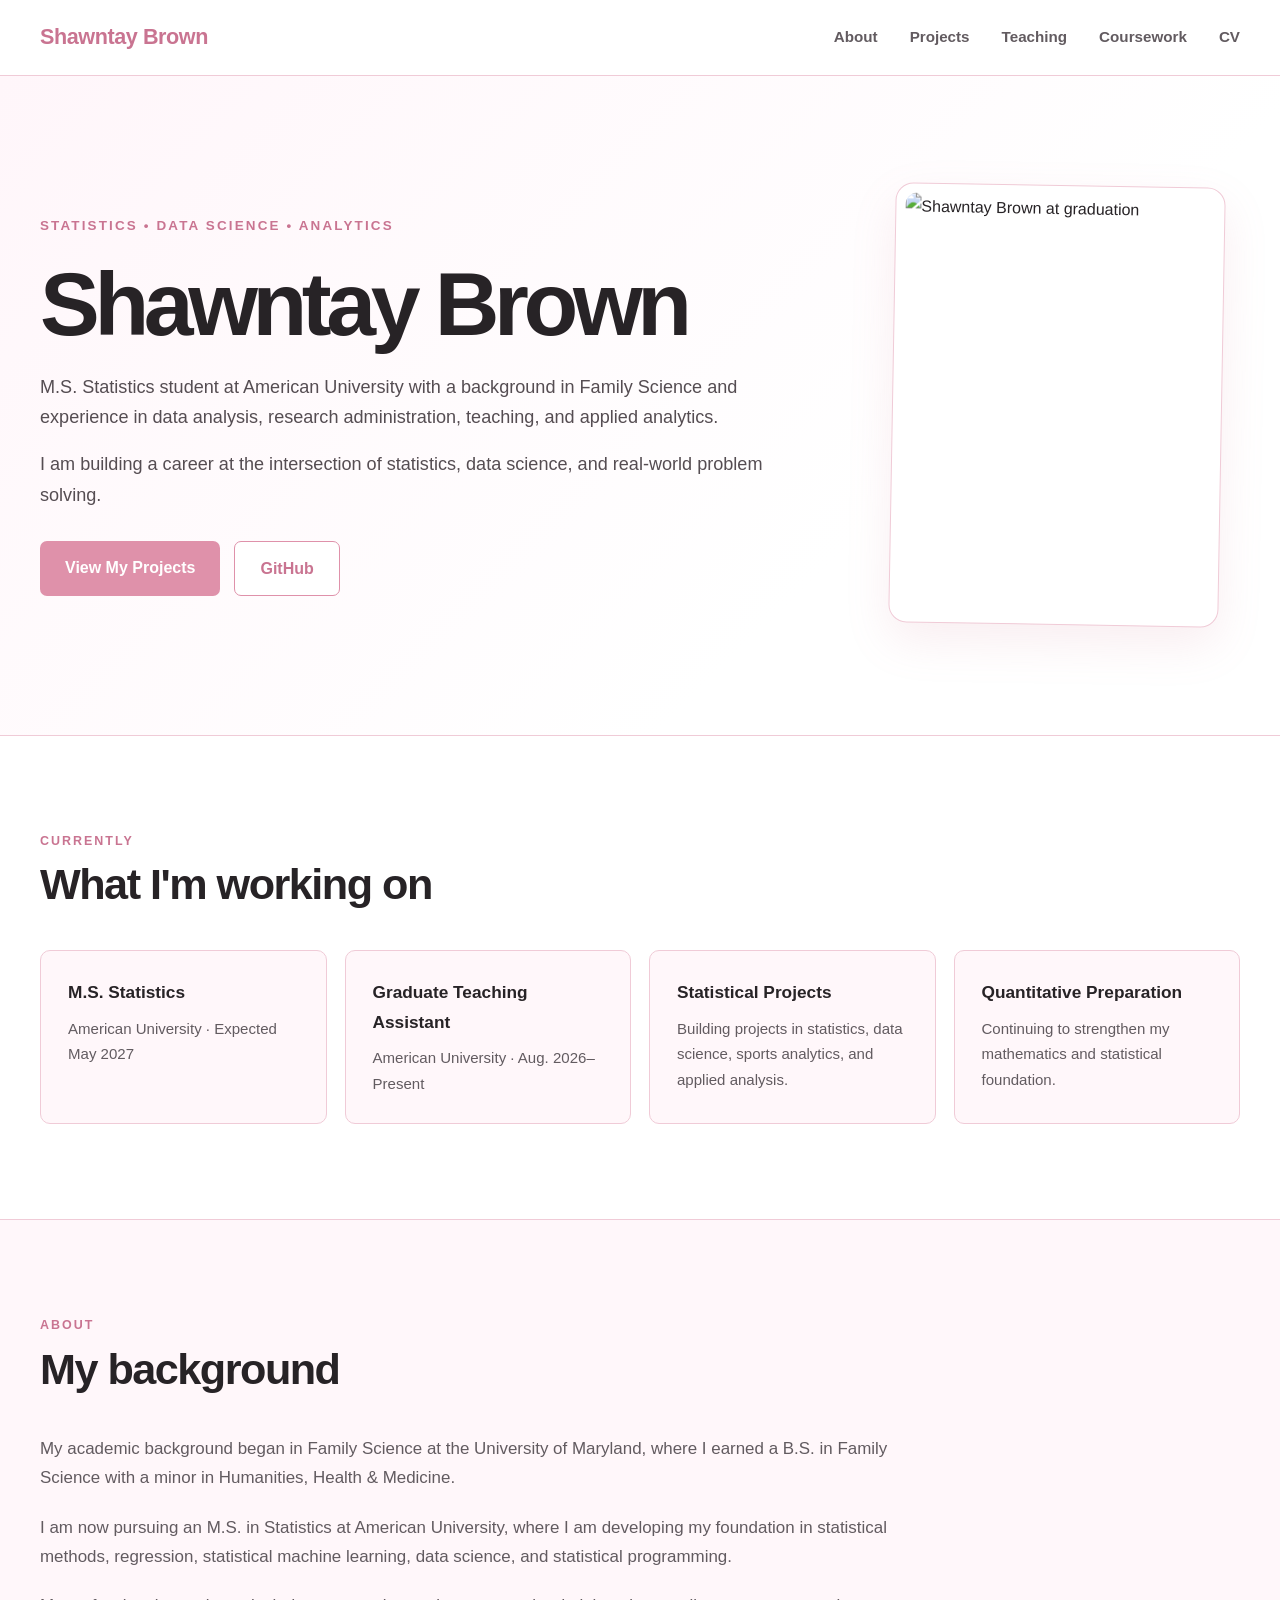
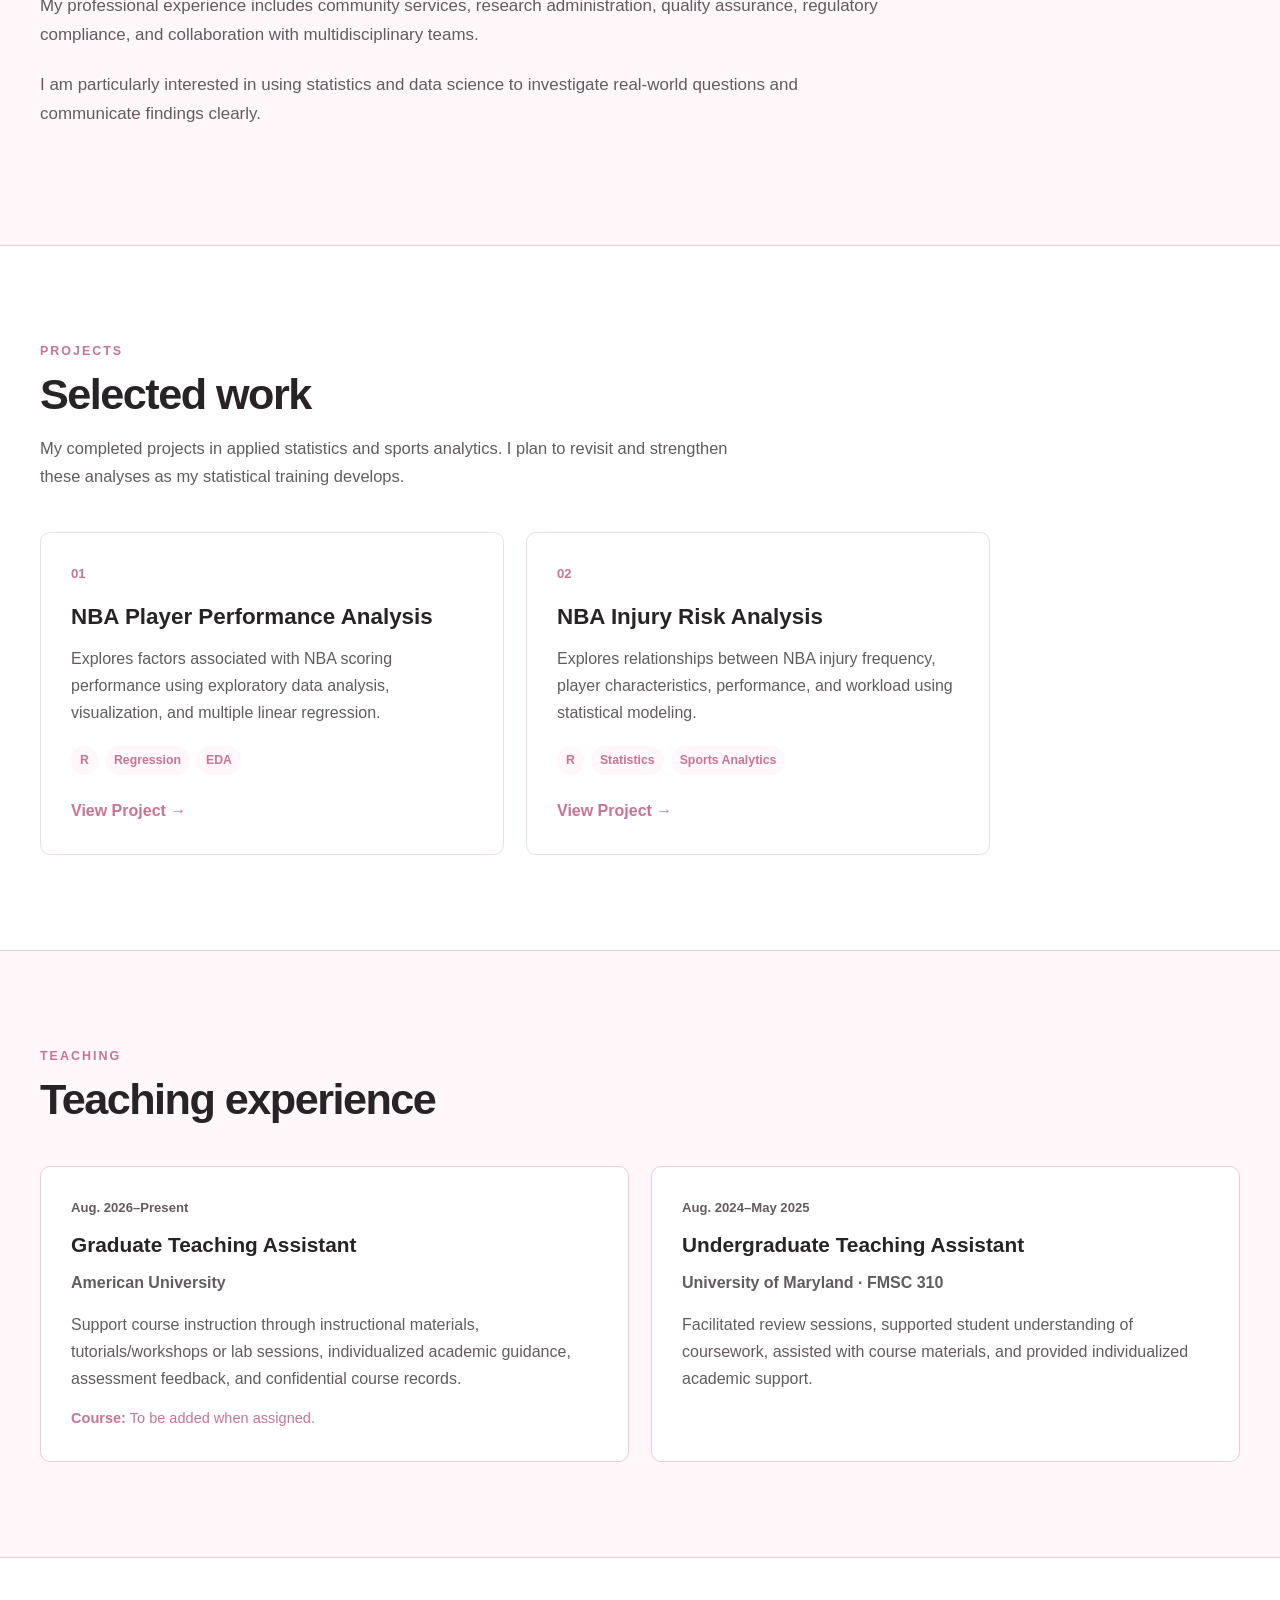
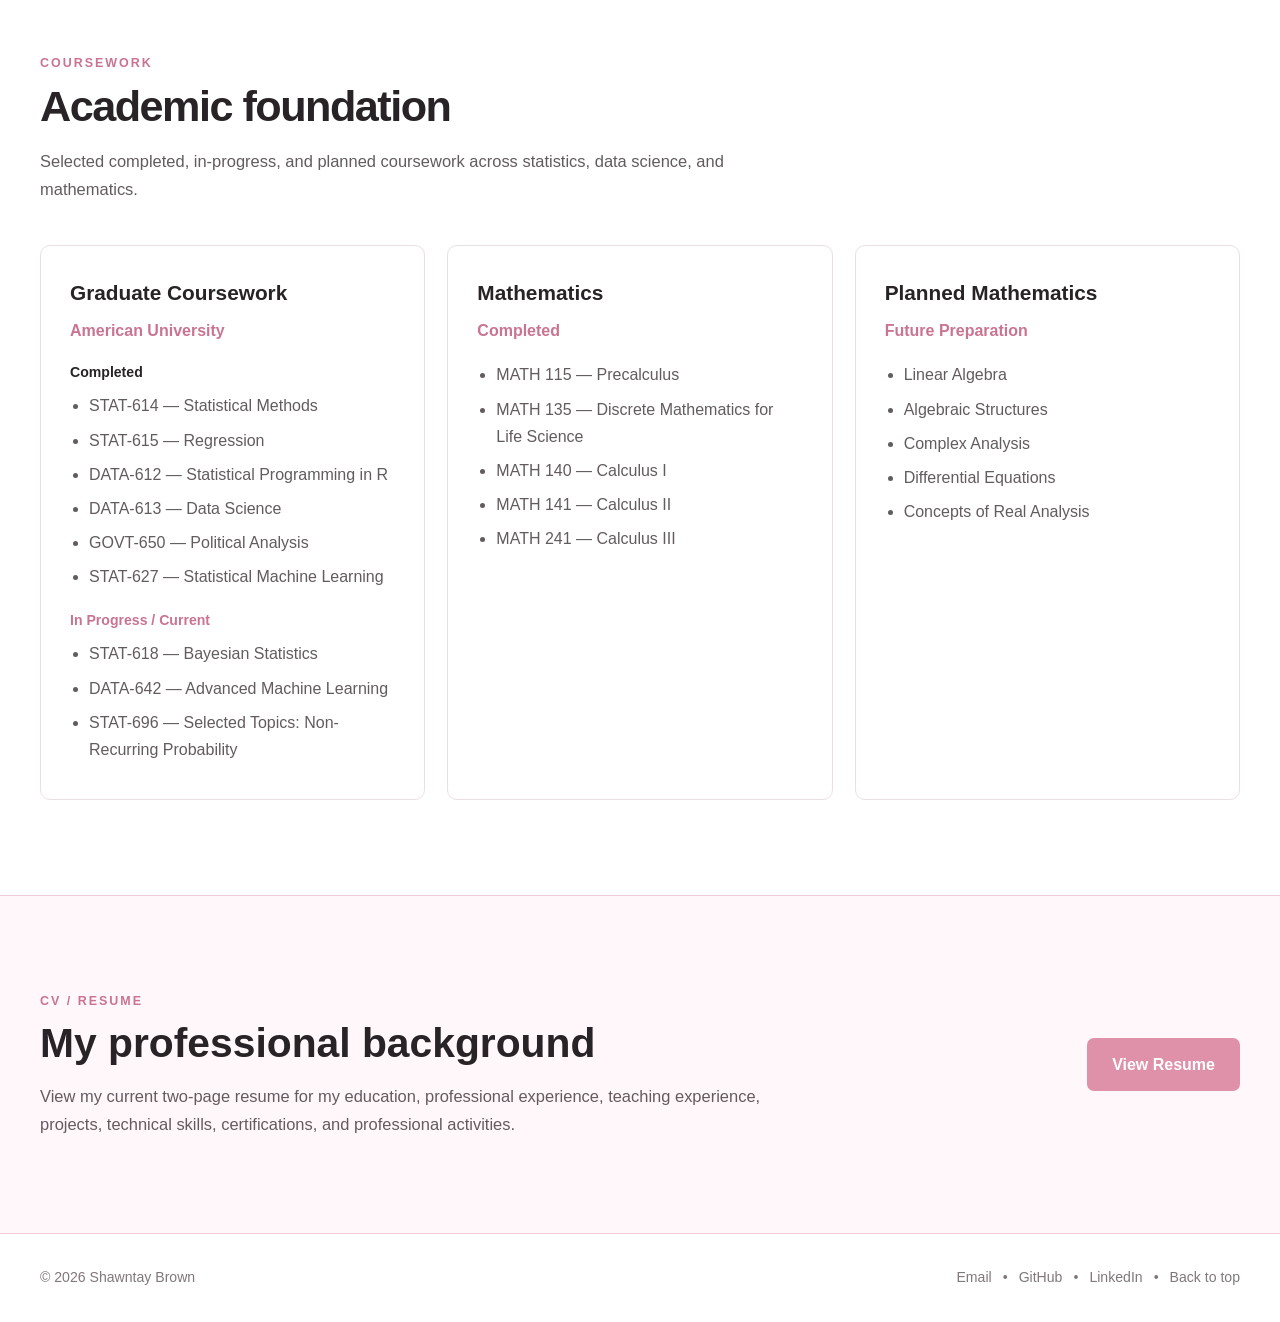
==== commit 31e4f018: "Update index.html" ====
--- a/index.html
+++ b/index.html
@@ -779,7 +779,7 @@
 
         <div>
 
-            <a href="resume.pdf"
+            <a href="Shawntay_Brown_GitHub_Resume.pdf"
                class="button button-primary"
                target="_blank"
                rel="noopener noreferrer">
--- a/style.css
+++ b/style.css
@@ -1,78 +1,1454 @@
-/* ---------- Currently ---------- */
-
-.current-section {
+/* =========================================
+   SHAWNTAY BROWN PORTFOLIO
+   LIGHT PINK / BABY PINK THEME
+========================================= */
+
+
+:root {
+
+    --pink: #df91aa;
+
+    --pink-dark: #c97491;
+
+    --pink-soft: #fff7fa;
+
+    --pink-light: #fffafd;
+
+    --pink-border: #f0cbd7;
+
+    --white: #ffffff;
+
+    --text-dark: #272326;
+
+    --text-medium: #625b60;
+
+    --text-light: #81777d;
+
+    --shadow: rgba(210, 120, 150, 0.13);
+
+}
+
+
+/* =========================================
+   RESET
+========================================= */
+
+* {
+
+    box-sizing: border-box;
+
+    margin: 0;
+
+    padding: 0;
+
+}
+
+
+html {
+
+    scroll-behavior: smooth;
+
+}
+
+
+body {
+
+    font-family:
+        -apple-system,
+        BlinkMacSystemFont,
+        "Segoe UI",
+        Roboto,
+        Helvetica,
+        Arial,
+        sans-serif;
+
+    color: var(--text-dark);
+
     background: var(--white);
-}
+
+    line-height: 1.7;
+
+}
+
+
+a {
+
+    color: inherit;
+
+    text-decoration: none;
+
+}
+
+
+/* =========================================
+   NAVIGATION
+========================================= */
+
+.site-header {
+
+    position: sticky;
+
+    top: 0;
+
+    z-index: 1000;
+
+    background:
+        rgba(255, 255, 255, 0.96);
+
+    backdrop-filter: blur(10px);
+
+    border-bottom:
+        1px solid var(--pink-border);
+
+}
+
+
+.nav-container {
+
+    max-width: 1320px;
+
+    margin: 0 auto;
+
+    padding: 19px 40px;
+
+    display: flex;
+
+    align-items: center;
+
+    justify-content: space-between;
+
+}
+
+
+.site-name {
+
+    color: var(--pink-dark);
+
+    font-size: 1.35rem;
+
+    font-weight: 750;
+
+    letter-spacing: -0.02em;
+
+}
+
+
+.navigation {
+
+    display: flex;
+
+    align-items: center;
+
+    gap: 32px;
+
+}
+
+
+.navigation a {
+
+    color: var(--text-medium);
+
+    font-size: 0.95rem;
+
+    font-weight: 600;
+
+    transition: color .2s ease;
+
+}
+
+
+.navigation a:hover {
+
+    color: var(--pink-dark);
+
+}
+
+
+/* =========================================
+   HERO
+========================================= */
+
+.hero {
+
+    min-height: 660px;
+
+    display: flex;
+
+    align-items: center;
+
+    background:
+        linear-gradient(
+            135deg,
+            #fff6fa 0%,
+            #ffffff 68%
+        );
+
+    border-bottom:
+        1px solid var(--pink-border);
+
+}
+
+
+.hero-content {
+
+    width: 100%;
+
+    max-width: 1320px;
+
+    margin: 0 auto;
+
+    padding: 95px 40px;
+
+    display: grid;
+
+    grid-template-columns:
+        minmax(0, 1.35fr)
+        minmax(260px, .65fr);
+
+    align-items: center;
+
+    gap: 75px;
+
+}
+
+
+.hero-text {
+
+    min-width: 0;
+
+}
+
+
+.eyebrow {
+
+    margin-bottom: 25px;
+
+    color: var(--pink-dark);
+
+    font-size: .84rem;
+
+    font-weight: 800;
+
+    letter-spacing: .16em;
+
+}
+
+
+.hero h1 {
+
+    margin-bottom: 25px;
+
+    font-size:
+        clamp(4rem, 7vw, 6.6rem);
+
+    font-weight: 760;
+
+    line-height: .94;
+
+    letter-spacing: -.06em;
+
+}
+
+
+.hero-description {
+
+    max-width: 760px;
+
+    margin-bottom: 16px;
+
+    color: #554d52;
+
+    font-size: 1.13rem;
+
+}
+
+
+.hero-buttons {
+
+    display: flex;
+
+    gap: 14px;
+
+    margin-top: 30px;
+
+}
+
+
+/* =========================================
+   PHOTO
+========================================= */
+
+.hero-photo {
+
+    justify-self: center;
+
+    width: min(330px, 100%);
+
+    aspect-ratio: 3 / 4;
+
+    padding: 9px;
+
+    background: var(--white);
+
+    border: 1px solid var(--pink-border);
+
+    border-radius: 18px;
+
+    box-shadow:
+        0 18px 45px var(--shadow);
+
+    transform: rotate(1deg);
+
+}
+
+
+.hero-photo img {
+
+    width: 100%;
+
+    height: 100%;
+
+    display: block;
+
+    object-fit: cover;
+
+    object-position: center top;
+
+    border-radius: 12px;
+
+}
+
+
+/* =========================================
+   BUTTONS
+========================================= */
+
+.button {
+
+    display: inline-block;
+
+    padding: 13px 25px;
+
+    border-radius: 7px;
+
+    font-weight: 700;
+
+    transition:
+        transform .2s ease,
+        background .2s ease,
+        border-color .2s ease;
+
+}
+
+
+.button:hover {
+
+    transform:
+        translateY(-2px);
+
+}
+
+
+.button-primary {
+
+    color: var(--white);
+
+    background:
+        var(--pink);
+
+}
+
+
+.button-primary:hover {
+
+    background:
+        var(--pink-dark);
+
+}
+
+
+.button-secondary {
+
+    color:
+        var(--pink-dark);
+
+    background:
+        var(--white);
+
+    border:
+        1px solid var(--pink);
+
+}
+
+
+.button-secondary:hover {
+
+    background:
+        var(--pink-soft);
+
+}
+
+
+/* =========================================
+   SECTIONS
+========================================= */
+
+.section {
+
+    max-width: 1320px;
+
+    margin: 0 auto;
+
+    padding: 95px 40px;
+
+}
+
+
+.section-pink {
+
+    max-width: none;
+
+    padding-left:
+        max(
+            40px,
+            calc((100% - 1240px) / 2)
+        );
+
+    padding-right:
+        max(
+            40px,
+            calc((100% - 1240px) / 2)
+        );
+
+    background:
+        var(--pink-soft);
+
+    border-top:
+        1px solid var(--pink-border);
+
+    border-bottom:
+        1px solid var(--pink-border);
+
+}
+
+
+.section-heading {
+
+    margin-bottom: 42px;
+
+}
+
+
+.section-label {
+
+    margin-bottom: 9px;
+
+    color:
+        var(--pink-dark);
+
+    font-size: .78rem;
+
+    font-weight: 800;
+
+    letter-spacing: .16em;
+
+}
+
+
+.section-heading h2 {
+
+    font-size: 2.7rem;
+
+    font-weight: 720;
+
+    line-height: 1.1;
+
+    letter-spacing: -.035em;
+
+}
+
+
+.section-intro {
+
+    max-width: 720px;
+
+    margin-top: 16px;
+
+    color:
+        var(--text-medium);
+
+    font-size: 1.03rem;
+
+}
+
+
+/* =========================================
+   CURRENTLY
+========================================= */
 
 .current-grid {
+
     display: grid;
 
     grid-template-columns:
         repeat(4, minmax(0, 1fr));
 
-    gap: 20px;
-}
+    gap: 18px;
+
+}
+
 
 .current-card {
-    padding: 25px;
-
-    background: var(--pink-soft);
-
-    border: 1px solid var(--pink-border);
+
+    padding: 27px;
+
+    background:
+        var(--pink-soft);
+
+    border:
+        1px solid var(--pink-border);
+
     border-radius: 10px;
-}
+
+}
+
 
 .current-card h3 {
+
     margin-bottom: 8px;
 
-    font-size: 1.1rem;
-}
+    font-size: 1.08rem;
+
+}
+
 
 .current-card p {
-    color: var(--text-medium);
-
-    font-size: 0.95rem;
-}
-
-
-/* ---------- Coursework Status ---------- */
+
+    color:
+        var(--text-medium);
+
+    font-size: .94rem;
+
+}
+
+
+/* =========================================
+   ABOUT
+========================================= */
+
+.about-content {
+
+    max-width: 860px;
+
+}
+
+
+.about-content p {
+
+    margin-bottom: 21px;
+
+    color:
+        var(--text-medium);
+
+    font-size: 1.06rem;
+
+}
+
+
+/* =========================================
+   PROJECTS
+========================================= */
+
+.project-grid {
+
+    display: grid;
+
+    grid-template-columns:
+        repeat(2, minmax(0, 1fr));
+
+    gap: 22px;
+
+    max-width: 950px;
+
+}
+
+
+.project-card {
+
+    padding: 30px;
+
+    background:
+        var(--white);
+
+    border:
+        1px solid #eadfe3;
+
+    border-radius: 10px;
+
+    transition:
+        transform .2s ease,
+        border-color .2s ease,
+        box-shadow .2s ease;
+
+}
+
+
+.project-card:hover {
+
+    transform:
+        translateY(-4px);
+
+    border-color:
+        var(--pink);
+
+    box-shadow:
+        0 12px 30px var(--shadow);
+
+}
+
+
+.project-number {
+
+    margin-bottom: 18px;
+
+    color:
+        var(--pink-dark);
+
+    font-size: .82rem;
+
+    font-weight: 800;
+
+}
+
+
+.project-card h3 {
+
+    margin-bottom: 14px;
+
+    font-size: 1.4rem;
+
+    line-height: 1.2;
+
+}
+
+
+.project-card p {
+
+    margin-bottom: 20px;
+
+    color:
+        var(--text-medium);
+
+}
+
+
+.project-tags {
+
+    display: flex;
+
+    flex-wrap: wrap;
+
+    gap: 7px;
+
+    margin-bottom: 22px;
+
+}
+
+
+.project-tags span {
+
+    padding:
+        4px 9px;
+
+    color:
+        var(--pink-dark);
+
+    background:
+        var(--pink-soft);
+
+    border-radius:
+        20px;
+
+    font-size:
+        .77rem;
+
+    font-weight:
+        700;
+
+}
+
+
+.project-link {
+
+    color:
+        var(--pink-dark);
+
+    font-weight:
+        700;
+
+}
+
+
+.project-link:hover {
+
+    text-decoration:
+        underline;
+
+}
+
+
+/* =========================================
+   TEACHING
+========================================= */
+
+.experience-grid {
+
+    display: grid;
+
+    grid-template-columns:
+        repeat(2, minmax(0, 1fr));
+
+    gap: 22px;
+
+}
+
+
+.experience-card {
+
+    padding: 30px;
+
+    background:
+        var(--white);
+
+    border:
+        1px solid var(--pink-border);
+
+    border-radius:
+        10px;
+
+}
+
+
+.experience-date {
+
+    margin-bottom:
+        8px;
+
+    color:
+        var(--pink-dark);
+
+    font-size:
+        .82rem;
+
+    font-weight:
+        800;
+
+}
+
+
+.experience-card h3 {
+
+    margin-bottom:
+        6px;
+
+    font-size:
+        1.3rem;
+
+}
+
+
+.institution {
+
+    margin-bottom:
+        15px;
+
+    color:
+        var(--pink-dark);
+
+    font-weight:
+        700;
+
+}
+
+
+.experience-card p {
+
+    color:
+        var(--text-medium);
+
+}
+
+
+.course-note {
+
+    margin-top:
+        14px;
+
+    font-size:
+        .91rem;
+
+    color:
+        var(--pink-dark) !important;
+
+}
+
+
+/* =========================================
+   COURSEWORK
+========================================= */
+
+.coursework-grid {
+
+    display: grid;
+
+    grid-template-columns:
+        repeat(3, minmax(0, 1fr));
+
+    gap: 22px;
+
+}
+
+
+.coursework-card {
+
+    padding:
+        29px;
+
+    background:
+        var(--white);
+
+    border:
+        1px solid #eadfe3;
+
+    border-radius:
+        10px;
+
+}
+
+
+.coursework-card h3 {
+
+    margin-bottom:
+        7px;
+
+    font-size:
+        1.3rem;
+
+}
+
+
+.coursework-card > p {
+
+    margin-bottom:
+        17px;
+
+    color:
+        var(--pink-dark);
+
+    font-weight:
+        700;
+
+}
+
 
 .coursework-card h4 {
-    margin-top: 22px;
-    margin-bottom: 8px;
-
-    color: var(--text-dark);
-
-    font-size: 0.9rem;
-}
+
+    margin-top:
+        19px;
+
+    margin-bottom:
+        7px;
+
+    font-size:
+        .88rem;
+
+}
+
 
 .coursework-card h4:first-of-type {
-    margin-top: 20px;
-}
+
+    margin-top:
+        0;
+
+}
+
 
 .course-status {
-    color: var(--pink-dark) !important;
-}
-
-
-/* ---------- Responsive Currently Section ---------- */
-
-@media (max-width: 950px) {
+
+    color:
+        var(--pink-dark);
+
+}
+
+
+.coursework-card ul {
+
+    padding-left:
+        19px;
+
+    color:
+        var(--text-medium);
+
+}
+
+
+.coursework-card li {
+
+    margin-bottom:
+        7px;
+
+}
+
+
+/* =========================================
+   RESUME
+========================================= */
+
+.cv-section {
+
+    padding:
+        95px 40px;
+
+    background:
+        var(--pink-soft);
+
+    border-top:
+        1px solid var(--pink-border);
+
+    border-bottom:
+        1px solid var(--pink-border);
+
+}
+
+
+.cv-content {
+
+    max-width:
+        1240px;
+
+    margin:
+        0 auto;
+
+    display:
+        flex;
+
+    align-items:
+        center;
+
+    justify-content:
+        space-between;
+
+    gap:
+        45px;
+
+}
+
+
+.cv-content > div:first-child {
+
+    max-width:
+        760px;
+
+}
+
+
+.cv-content h2 {
+
+    margin-bottom:
+        16px;
+
+    font-size:
+        2.55rem;
+
+    line-height:
+        1.1;
+
+}
+
+
+.cv-content p:last-child {
+
+    color:
+        var(--text-medium);
+
+    font-size:
+        1.03rem;
+
+}
+
+
+/* =========================================
+   FOOTER
+========================================= */
+
+.site-footer {
+
+    max-width:
+        1320px;
+
+    margin:
+        0 auto;
+
+    padding:
+        32px 40px;
+
+    display:
+        flex;
+
+    align-items:
+        center;
+
+    justify-content:
+        space-between;
+
+    color:
+        var(--text-light);
+
+    font-size:
+        .88rem;
+
+}
+
+
+.footer-links {
+
+    display:
+        flex;
+
+    gap:
+        11px;
+
+}
+
+
+.footer-links a:hover {
+
+    color:
+        var(--pink-dark);
+
+}
+
+
+/* =========================================
+   PROJECT PAGES
+========================================= */
+
+.project-hero {
+
+    background:
+        linear-gradient(
+            135deg,
+            #fff6fa 0%,
+            #ffffff 70%
+        );
+
+    border-bottom:
+        1px solid var(--pink-border);
+
+}
+
+
+.project-page-container {
+
+    max-width:
+        1320px;
+
+    margin:
+        0 auto;
+
+    padding:
+        90px 40px;
+
+}
+
+
+.project-page-container h1 {
+
+    max-width:
+        950px;
+
+    font-size:
+        clamp(3rem, 6vw, 5.5rem);
+
+    line-height:
+        .98;
+
+    letter-spacing:
+        -.05em;
+
+    margin-bottom:
+        22px;
+
+}
+
+
+.project-page-lead {
+
+    max-width:
+        780px;
+
+    color:
+        var(--text-medium);
+
+    font-size:
+        1.15rem;
+
+}
+
+
+.project-page-buttons {
+
+    display:
+        flex;
+
+    gap:
+        14px;
+
+    margin-top:
+        30px;
+
+}
+
+
+.project-detail {
+
+    padding-top:
+        85px;
+
+}
+
+
+.project-detail-grid {
+
+    display:
+        grid;
+
+    grid-template-columns:
+        minmax(0, 1.5fr)
+        minmax(240px, .5fr);
+
+    gap:
+        55px;
+
+}
+
+
+.project-detail h2,
+.detail-block h2 {
+
+    font-size:
+        2.25rem;
+
+    line-height:
+        1.1;
+
+    margin-bottom:
+        20px;
+
+}
+
+
+.project-detail p,
+.project-detail li {
+
+    color:
+        var(--text-medium);
+
+}
+
+
+.project-sidebar {
+
+    padding:
+        27px;
+
+    height:
+        fit-content;
+
+    background:
+        var(--pink-soft);
+
+    border:
+        1px solid var(--pink-border);
+
+    border-radius:
+        10px;
+
+}
+
+
+.project-sidebar h3 {
+
+    color:
+        var(--pink-dark);
+
+    font-size:
+        .9rem;
+
+    margin-bottom:
+        5px;
+
+}
+
+
+.project-sidebar p {
+
+    margin-bottom:
+        20px;
+
+}
+
+
+.detail-block {
+
+    max-width:
+        900px;
+
+    margin-top:
+        75px;
+
+}
+
+
+.detail-block ul {
+
+    padding-left:
+        22px;
+
+}
+
+
+.detail-block li {
+
+    margin-bottom:
+        9px;
+
+}
+
+
+/* =========================================
+   RESPONSIVE
+========================================= */
+
+@media (max-width: 1050px) {
+
+    .hero-content {
+
+        grid-template-columns:
+            1fr;
+
+        gap:
+            45px;
+
+    }
+
+
+    .hero-photo {
+
+        justify-self:
+            start;
+
+        width:
+            270px;
+
+    }
+
 
     .current-grid {
+
         grid-template-columns:
             repeat(2, minmax(0, 1fr));
-    }
-
-}
-
-
-@media (max-width: 600px) {
-
-    .current-grid {
-        grid-template-columns: 1fr;
-    }
-
-}
-
-   
+
+    }
+
+
+    .coursework-grid {
+
+        grid-template-columns:
+            1fr;
+
+    }
+
+}
+
+
+@media (max-width: 800px) {
+
+    .project-detail-grid {
+
+        grid-template-columns:
+            1fr;
+
+    }
+
+
+    .project-page-container {
+
+        padding:
+            70px 22px;
+
+    }
+
+
+    .project-page-buttons {
+
+        flex-direction:
+            column;
+
+        align-items:
+            flex-start;
+
+    }
+
+}
+
+
+@media (max-width: 700px) {
+
+    .nav-container {
+
+        padding:
+            17px 22px;
+
+        flex-direction:
+            column;
+
+        gap:
+            13px;
+
+    }
+
+
+    .navigation {
+
+        gap:
+            15px;
+
+        flex-wrap:
+            wrap;
+
+        justify-content:
+            center;
+
+    }
+
+
+    .hero-content {
+
+        padding:
+            75px 22px;
+
+    }
+
+
+    .hero h1 {
+
+        font-size:
+            3.7rem;
+
+    }
+
+
+    .hero-description {
+
+        font-size:
+            1.03rem;
+
+    }
+
+
+    .hero-buttons {
+
+        flex-direction:
+            column;
+
+        align-items:
+            flex-start;
+
+    }
+
+
+    .hero-photo {
+
+        width:
+            min(280px, 100%);
+
+    }
+
+
+    .section {
+
+        padding:
+            72px 22px;
+
+    }
+
+
+    .section-pink {
+
+        padding-left:
+            22px;
+
+        padding-right:
+            22px;
+
+    }
+
+
+    .current-grid,
+    .experience-grid,
+    .project-grid {
+
+        grid-template-columns:
+            1fr;
+
+    }
+
+
+    .cv-section {
+
+        padding:
+            72px 22px;
+
+    }
+
+
+    .cv-content {
+
+        flex-direction:
+            column;
+
+        align-items:
+            flex-start;
+
+    }
+
+
+    .site-footer {
+
+        padding:
+            28px 22px;
+
+        flex-direction:
+            column;
+
+        gap:
+            13px;
+
+        text-align:
+            center;
+
+    }
+
+
+    .footer-links {
+
+        flex-wrap:
+            wrap;
+
+        justify-content:
+            center;
+
+    }
+
+}
